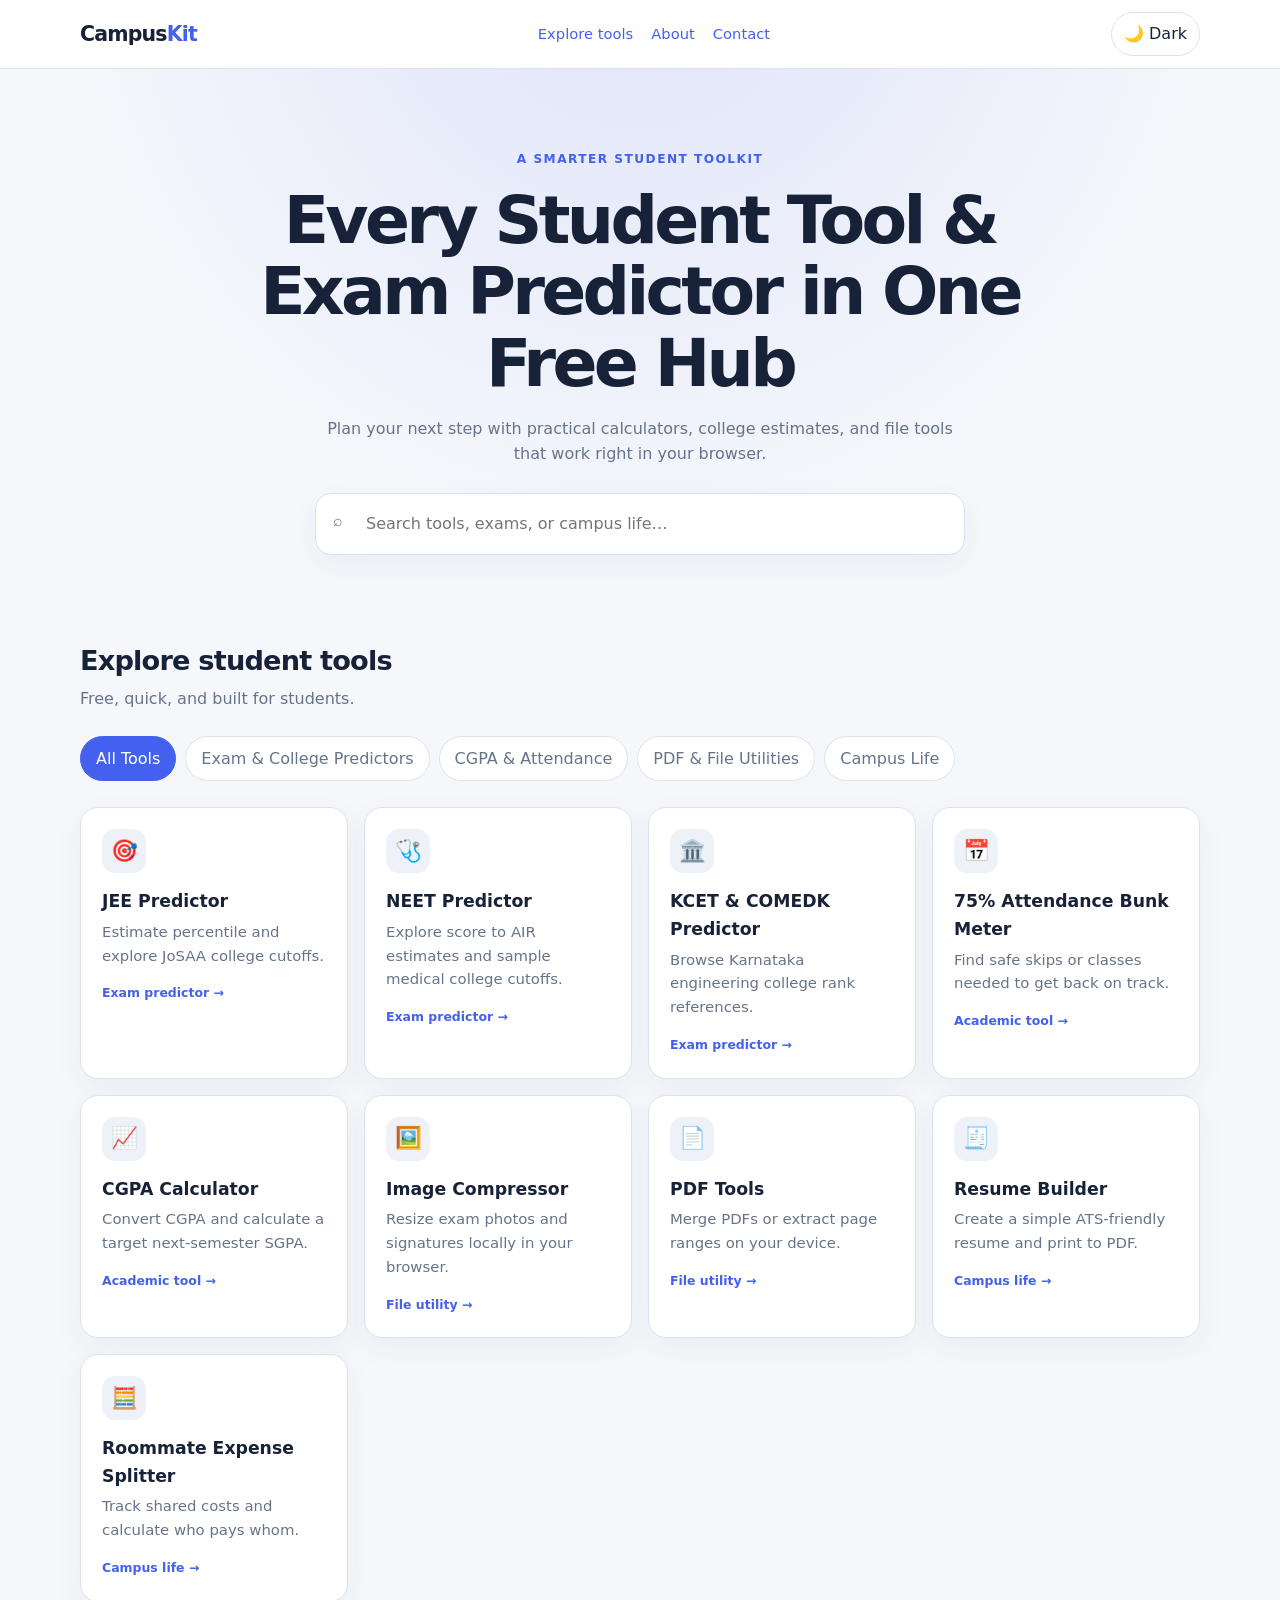
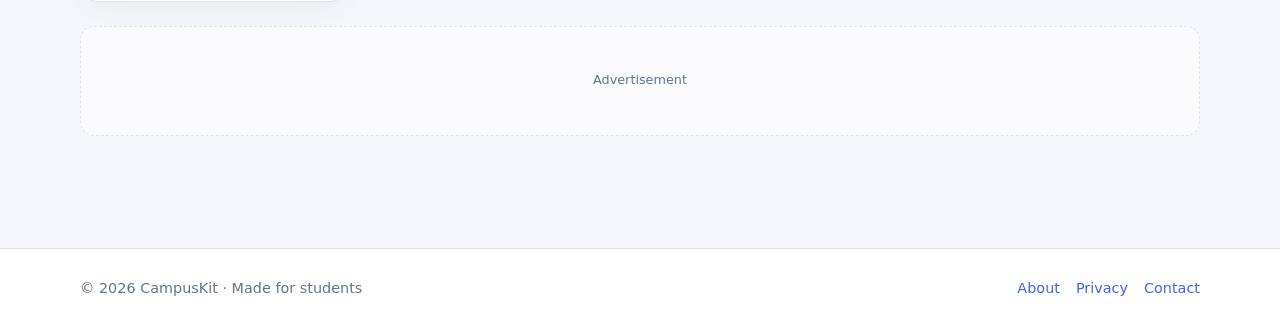
==== index.html @ 80b96882 "Initial CampusKit launch" ====
<!doctype html><html lang="en"><head><meta charset="utf-8"><meta name="viewport" content="width=device-width,initial-scale=1"><meta name="description" content="Free student tools for exam prediction, college admissions, attendance, CGPA, files and campus life."><meta name="theme-color" content="#4361ee"><title>CampusKit — Every Student Tool in One Free Hub</title><link rel="canonical" href="https://campuskit.live/"><link rel="stylesheet" href="css/style.css"><script defer src="js/main.js"></script></head><body><header class="site-header"><div class="container nav"><a class="brand" href="index.html">Campus<span>Kit</span></a><nav class="nav-links"><a href="#tools">Explore tools</a><a href="about.html">About</a><a href="contact.html">Contact</a></nav><div class="nav-actions"><button class="theme-toggle" data-theme-toggle aria-label="Toggle dark mode">🌙 Dark</button></div></div></header><main><section class="hero"><div class="container"><span class="eyebrow">A smarter student toolkit</span><h1>Every Student Tool &amp; Exam Predictor in One Free Hub</h1><p>Plan your next step with practical calculators, college estimates, and file tools that work right in your browser.</p><div class="search-wrap"><span class="search-icon">⌕</span><input id="tool-search" type="search" placeholder="Search tools, exams, or campus life…" aria-label="Search tools"></div></div></section><section class="section container" id="tools"><div class="section-heading"><div><h2>Explore student tools</h2><p>Free, quick, and built for students.</p></div></div><div class="filters" role="group" aria-label="Filter tools"><button class="filter-btn active" data-category-filter="all">All Tools</button><button class="filter-btn" data-category-filter="predictors">Exam &amp; College Predictors</button><button class="filter-btn" data-category-filter="academics">CGPA &amp; Attendance</button><button class="filter-btn" data-category-filter="files">PDF &amp; File Utilities</button><button class="filter-btn" data-category-filter="campus">Campus Life</button></div><div class="tool-grid">
<a class="tool-card" data-category="predictors" href="tools/jee-predictor.html"><div class="tool-icon">🎯</div><h3>JEE Predictor</h3><p>Estimate percentile and explore JoSAA college cutoffs.</p><span class="category-label">Exam predictor →</span></a>
<a class="tool-card" data-category="predictors" href="tools/neet-predictor.html"><div class="tool-icon">🩺</div><h3>NEET Predictor</h3><p>Explore score to AIR estimates and sample medical college cutoffs.</p><span class="category-label">Exam predictor →</span></a>
<a class="tool-card" data-category="predictors" href="tools/kcet-predictor.html"><div class="tool-icon">🏛️</div><h3>KCET &amp; COMEDK Predictor</h3><p>Browse Karnataka engineering college rank references.</p><span class="category-label">Exam predictor →</span></a>
<a class="tool-card" data-category="academics" href="tools/attendance.html"><div class="tool-icon">📅</div><h3>75% Attendance Bunk Meter</h3><p>Find safe skips or classes needed to get back on track.</p><span class="category-label">Academic tool →</span></a>
<a class="tool-card" data-category="academics" href="tools/cgpa-calculator.html"><div class="tool-icon">📈</div><h3>CGPA Calculator</h3><p>Convert CGPA and calculate a target next-semester SGPA.</p><span class="category-label">Academic tool →</span></a>
<a class="tool-card" data-category="files" href="tools/image-compressor.html"><div class="tool-icon">🖼️</div><h3>Image Compressor</h3><p>Resize exam photos and signatures locally in your browser.</p><span class="category-label">File utility →</span></a>
<a class="tool-card" data-category="files" href="tools/pdf-tools.html"><div class="tool-icon">📄</div><h3>PDF Tools</h3><p>Merge PDFs or extract page ranges on your device.</p><span class="category-label">File utility →</span></a>
<a class="tool-card" data-category="campus" href="tools/resume-builder.html"><div class="tool-icon">🧾</div><h3>Resume Builder</h3><p>Create a simple ATS-friendly resume and print to PDF.</p><span class="category-label">Campus life →</span></a>
<a class="tool-card" data-category="campus" href="tools/expense-splitter.html"><div class="tool-icon">🧮</div><h3>Roommate Expense Splitter</h3><p>Track shared costs and calculate who pays whom.</p><span class="category-label">Campus life →</span></a>
</div><div class="ad-slot" aria-label="Advertisement placeholder">Advertisement</div></section></main><footer class="site-footer"><div class="container footer-inner"><span>© <span data-year></span> CampusKit · Made for students</span><div class="footer-links"><a href="about.html">About</a><a href="privacy.html">Privacy</a><a href="contact.html">Contact</a></div></div></footer></body></html>
---- css/style.css ----
:root{color-scheme:light;--bg:#f5f7fb;--surface:#fff;--surface-2:#eef2f8;--text:#172238;--muted:#66738a;--line:#dce3ed;--brand:#4361ee;--brand-dark:#304bd0;--accent:#11a683;--shadow:0 10px 30px #1d35570d;--radius:18px}html[data-theme=dark]{color-scheme:dark;--bg:#0e1524;--surface:#172235;--surface-2:#202e43;--text:#edf3ff;--muted:#a9b6ca;--line:#304057;--brand:#8798ff;--brand-dark:#a8b4ff;--accent:#52d6b4;--shadow:0 10px 30px #0004}*{box-sizing:border-box}html{scroll-behavior:smooth}body{margin:0;background:var(--bg);color:var(--text);font:16px/1.6 Inter,ui-sans-serif,system-ui,-apple-system,"Segoe UI",sans-serif}a{color:var(--brand);text-decoration:none}a:hover{text-decoration:underline}button,input,select,textarea{font:inherit}button,.button{cursor:pointer}.container{width:min(1120px,calc(100% - 36px));margin:auto}.site-header{position:sticky;top:0;z-index:10;background:color-mix(in srgb,var(--surface) 92%,transparent);backdrop-filter:blur(14px);border-bottom:1px solid var(--line)}.nav{height:68px;display:flex;align-items:center;justify-content:space-between;gap:16px}.brand{font-size:1.28rem;font-weight:850;letter-spacing:-.04em;color:var(--text)}.brand span{color:var(--brand)}.nav-actions{display:flex;align-items:center;gap:14px}.nav-links{display:flex;gap:18px;font-size:.92rem}.theme-toggle,.menu-toggle{border:1px solid var(--line);border-radius:999px;background:var(--surface);color:var(--text);padding:8px 12px}.hero{padding:76px 0 46px;text-align:center;background:radial-gradient(ellipse at 50% -30%,#4361ee22,transparent 65%)}.eyebrow{color:var(--brand);font-weight:750;text-transform:uppercase;letter-spacing:.12em;font-size:.76rem}.hero h1{font-size:clamp(2.25rem,6vw,4.15rem);line-height:1.08;letter-spacing:-.055em;max-width:850px;margin:14px auto}.hero p{max-width:650px;color:var(--muted);margin:16px auto 26px}.search-wrap{max-width:650px;margin:auto;position:relative}.search-wrap input{width:100%;padding:17px 20px 17px 50px;border-radius:16px;border:1px solid var(--line);background:var(--surface);color:var(--text);box-shadow:var(--shadow)}.search-icon{position:absolute;left:18px;top:15px;color:var(--muted)}.section{padding:38px 0}.section-heading{display:flex;justify-content:space-between;align-items:end;gap:20px;margin-bottom:20px}.section-heading h2{margin:0;font-size:1.7rem;letter-spacing:-.03em}.section-heading p{margin:4px 0 0;color:var(--muted)}.filters{display:flex;gap:9px;overflow:auto;padding:4px 0 14px;margin-bottom:12px}.filter-btn{white-space:nowrap;border:1px solid var(--line);background:var(--surface);color:var(--muted);border-radius:999px;padding:9px 15px}.filter-btn.active{background:var(--brand);color:white;border-color:var(--brand)}.tool-grid{display:grid;grid-template-columns:repeat(auto-fit,minmax(min(100%,245px),1fr));gap:16px}.tool-card,.panel,.info-card{background:var(--surface);border:1px solid var(--line);border-radius:var(--radius);box-shadow:var(--shadow)}.tool-card{display:block;color:var(--text);padding:21px;transition:transform .18s,border-color .18s,box-shadow .18s}.tool-card:hover{transform:translateY(-4px);border-color:var(--brand);box-shadow:0 16px 36px #304bd01a;text-decoration:none}.tool-icon{width:44px;height:44px;border-radius:13px;display:grid;place-items:center;background:var(--surface-2);font-size:1.35rem}.tool-card h3{margin:15px 0 5px;font-size:1.08rem}.tool-card p{margin:0;color:var(--muted);font-size:.93rem}.category-label{display:inline-block;margin-top:15px;color:var(--brand);font-weight:700;font-size:.78rem}.ad-slot{min-height:110px;margin:24px auto;border:1px dashed var(--line);border-radius:14px;display:grid;place-items:center;color:var(--muted);font-size:.8rem;background:color-mix(in srgb,var(--surface) 55%,transparent)}.page-hero{padding:44px 0 16px}.breadcrumbs{color:var(--muted);font-size:.88rem}.page-hero h1{font-size:clamp(2rem,5vw,3rem);letter-spacing:-.05em;line-height:1.12;margin:14px 0 8px}.page-hero p{color:var(--muted);max-width:760px}.panel{padding:clamp(18px,3vw,28px);margin:18px 0}.panel h2,.panel h3{margin-top:0}.form-grid{display:grid;grid-template-columns:repeat(auto-fit,minmax(min(100%,210px),1fr));gap:16px}.field{display:flex;flex-direction:column;gap:6px}.field label{font-weight:650;font-size:.9rem}.field input,.field select,.field textarea{width:100%;border:1px solid var(--line);border-radius:11px;padding:11px 12px;background:var(--bg);color:var(--text);min-height:46px}.field textarea{min-height:100px;resize:vertical}.field input:focus,.field select:focus,.field textarea:focus,button:focus-visible,a:focus-visible{outline:3px solid color-mix(in srgb,var(--brand) 40%,transparent);outline-offset:2px}.button{display:inline-flex;align-items:center;justify-content:center;gap:8px;background:var(--brand);color:white;border:0;border-radius:11px;padding:11px 17px;font-weight:750;text-decoration:none}.button:hover{background:var(--brand-dark);text-decoration:none;color:white}.button.secondary{background:var(--surface-2);color:var(--text);border:1px solid var(--line)}.button-row{display:flex;gap:10px;flex-wrap:wrap;margin-top:16px}.result{margin-top:18px;padding:16px;border-radius:13px;background:color-mix(in srgb,var(--accent) 11%,var(--surface));border:1px solid color-mix(in srgb,var(--accent) 35%,var(--line));display:none}.result.show{display:block}.result strong{font-size:1.15rem}.result-list{display:grid;gap:10px;margin-top:14px}.result-item{padding:14px;border:1px solid var(--line);border-radius:12px;background:var(--surface)}.tabs{display:flex;gap:8px;flex-wrap:wrap;border-bottom:1px solid var(--line);margin-bottom:18px}.tab-btn{background:none;border:0;color:var(--muted);padding:11px 13px;border-bottom:2px solid transparent;font-weight:700}.tab-btn.active{color:var(--brand);border-color:var(--brand)}[hidden]{display:none!important}.notice{padding:14px 16px;background:var(--surface-2);border-radius:12px;color:var(--muted);font-size:.9rem}.faq{margin-top:38px}.faq details{border-bottom:1px solid var(--line);padding:14px 0}.faq summary{cursor:pointer;font-weight:700}.faq details p{color:var(--muted)}.site-footer{margin-top:50px;border-top:1px solid var(--line);background:var(--surface);padding:28px 0}.footer-inner{display:flex;justify-content:space-between;gap:20px;flex-wrap:wrap;color:var(--muted);font-size:.9rem}.footer-links{display:flex;gap:16px}.empty-state{color:var(--muted);padding:28px;text-align:center;grid-column:1/-1}.resume-preview{background:#fff;color:#182032;padding:30px;max-width:800px;margin:20px auto;border:1px solid #d8dee8;border-radius:8px;min-height:300px}.resume-preview h2{margin:0}.resume-preview h3{margin:18px 0 5px;border-bottom:1px solid #d8dee8}.resume-preview p{margin:4px 0}.expense-list{display:grid;gap:8px}.expense-row{display:flex;justify-content:space-between;gap:10px;padding:10px;border:1px solid var(--line);border-radius:10px}.small{font-size:.86rem;color:var(--muted)}@media(max-width:700px){.nav-links{display:none}.hero{padding-top:52px}.section-heading{display:block}.section-heading p{margin-top:6px}.container{width:min(100% - 28px,1120px)}.ad-slot{min-height:90px}.resume-preview{padding:20px}}
@media print{body *{visibility:hidden!important}#resume-preview,#resume-preview *{visibility:visible!important}#resume-preview{position:absolute;left:0;top:0;width:100%;max-width:none;min-height:0;margin:0;padding:0;border:0;border-radius:0;box-shadow:none}}
.stats-grid{display:grid;grid-template-columns:repeat(auto-fit,minmax(160px,1fr));gap:12px;margin:18px 0}.stat-card{background:var(--surface);border:1px solid var(--line);border-radius:14px;padding:15px;box-shadow:var(--shadow)}.stat-card span{display:block;color:var(--muted);font-size:.78rem;font-weight:700;text-transform:uppercase;letter-spacing:.05em}.stat-card strong{display:block;font-size:1.35rem;margin-top:4px;overflow-wrap:anywhere}.predictor-form{margin-top:18px}.choice-fieldset{border:1px solid var(--line);border-radius:12px;padding:14px;margin:18px 0 10px}.choice-fieldset legend{font-weight:750;padding:0 7px}.choice-chips{display:flex;gap:8px;flex-wrap:wrap}.choice-chips label,.inline-check{display:inline-flex;align-items:center;gap:7px;background:var(--surface-2);border:1px solid var(--line);border-radius:999px;padding:7px 11px;font-size:.88rem}.inline-check{margin:8px 0}.table-controls{display:flex;align-items:end;gap:12px;flex-wrap:wrap;margin:14px 0}.search-field,.sort-field{display:flex;flex-direction:column;gap:5px;color:var(--muted);font-size:.82rem;font-weight:700}.search-field{flex:1;min-width:min(100%,230px)}.search-field input,.sort-field select{min-height:42px;border:1px solid var(--line);background:var(--bg);color:var(--text);border-radius:9px;padding:8px 10px}.chance-filters{display:flex;gap:5px;flex-wrap:wrap}.chance-filters .filter-btn{padding:7px 10px;font-size:.84rem}.table-wrap{width:100%;overflow:auto;border:1px solid var(--line);border-radius:12px}.data-table{border-collapse:collapse;width:100%;min-width:900px;background:var(--surface);font-size:.9rem}.data-table th,.data-table td{text-align:left;padding:12px 11px;border-bottom:1px solid var(--line);vertical-align:top}.data-table th{background:var(--surface-2);position:sticky;top:0;z-index:1;color:var(--muted);font-size:.76rem;text-transform:uppercase;letter-spacing:.04em}.data-table tr:last-child td{border-bottom:0}.data-table td strong{display:block}.chance-badge{display:inline-block;border-radius:999px;padding:4px 9px;font-weight:800;font-size:.76rem;white-space:nowrap}.chance-safe{background:#11a68322;color:#087558}.chance-moderate{background:#e7a90024;color:#956400}.chance-ambitious{background:#ed745222;color:#b4452a}.chance-reference{background:var(--surface-2);color:var(--muted)}html[data-theme=dark] .chance-safe{color:#72e0bd}html[data-theme=dark] .chance-moderate{color:#ffd56e}html[data-theme=dark] .chance-ambitious{color:#ffa28b}.trend{font-size:.82rem;font-weight:750;white-space:nowrap}.trend-better{color:var(--accent)}.trend-worse{color:#dc7656}.trend-na{color:var(--muted)}.save-choice{background:transparent;border:1px solid var(--line);border-radius:9px;color:var(--text);padding:5px 8px}.save-choice.saved{color:#e3a900;border-color:#e3a900}.choice-drawer summary{cursor:pointer;font-weight:800;font-size:1.1rem}.choice-drawer summary span{float:right;color:var(--muted);font-size:.85rem;font-weight:600}.choice-item{display:grid;grid-template-columns:38px 1fr auto;align-items:center;gap:10px;padding:11px 2px;border-bottom:1px solid var(--line)}.choice-item:last-child{border-bottom:0}.choice-actions{display:flex;gap:5px}.choice-actions button{border:1px solid var(--line);border-radius:8px;background:var(--surface-2);color:var(--text);padding:5px 8px}.choice-index{color:var(--muted);font-weight:800}.data-source-note{margin:10px 0;color:var(--muted);font-size:.85rem}.campuskit-print-choices .site-header,.campuskit-print-choices main>*:not(#jee-choice-drawer):not(#neet-choice-drawer):not(#kcet-choice-drawer),.campuskit-print-choices .site-footer{display:none!important}.campuskit-print-choices .choice-drawer{display:block!important;position:absolute;inset:0;border:0;box-shadow:none}.campuskit-print-choices .choice-drawer summary,.campuskit-print-choices .choice-drawer .button-row{display:none}.campuskit-print-choices .choice-item{break-inside:avoid}@media(max-width:700px){.table-controls{align-items:stretch}.chance-filters{overflow:auto;flex-wrap:nowrap}.chance-filters .filter-btn{white-space:nowrap}.sort-field{width:100%}.stats-grid{grid-template-columns:repeat(2,minmax(0,1fr))}.choice-drawer summary span{float:none;display:block;margin-top:5px}.choice-item{grid-template-columns:28px 1fr auto;font-size:.9rem}}@media print{.campuskit-print-choices body{background:#fff;color:#111}.campuskit-print-choices .choice-drawer{color:#111}.campuskit-print-choices .choice-item{border-color:#bbb}}
@media print{body:not(.resume-page):not(.campuskit-print-choices) *{visibility:visible!important}.campuskit-print-choices *{visibility:visible!important}}
.predictor-2027-badge{display:inline-flex;align-items:center;justify-content:center;text-align:center;margin:14px auto 8px;padding:9px 15px;border:1px solid color-mix(in srgb,var(--brand) 35%,var(--line));border-radius:999px;background:color-mix(in srgb,var(--brand) 9%,var(--surface));color:var(--brand);font-weight:800;font-size:.88rem}.predictor-trust{display:flex;justify-content:center;gap:8px;flex-wrap:wrap;margin:8px auto 0}.predictor-trust span{padding:5px 10px;border:1px solid var(--line);border-radius:999px;color:var(--muted);font-size:.78rem;font-weight:650}.predictor-results{scroll-margin-top:84px}.college-cards{display:grid;gap:12px}.college-card{overflow:hidden;border:1px solid var(--line);border-radius:15px;background:var(--surface);box-shadow:var(--shadow)}.college-card-summary{display:flex;align-items:center;justify-content:space-between;gap:18px;padding:17px 19px;cursor:pointer;list-style:none;background:var(--surface-2)}.college-card-summary::-webkit-details-marker{display:none}.college-card-summary:after{content:"⌄";color:var(--brand);font-size:1.2rem;font-weight:800}.college-card[open]>.college-card-summary:after{content:"⌃"}.college-card-title{min-width:0;display:grid;gap:3px}.college-card-title strong{font-size:1.02rem}.college-card-title small{color:var(--muted)}.college-card-meta{display:flex;justify-content:flex-end;gap:8px;flex-wrap:wrap;color:var(--muted);font-size:.8rem;text-align:right}.college-card-meta span{padding:3px 8px;border:1px solid var(--line);border-radius:999px}.course-list{padding:0 16px}.course-row{display:grid;grid-template-columns:minmax(210px,1.5fr) minmax(100px,.45fr) minmax(190px,1fr) minmax(140px,.8fr) auto;align-items:center;gap:14px;padding:15px 3px;border-top:1px solid var(--line)}.course-main,.course-rank{display:grid;gap:4px}.course-main strong{line-height:1.35}.course-rank strong{font-size:1.05rem}.course-rank .small{font-size:.74rem}.course-probability{display:grid;gap:6px}.course-chance>div{display:flex;align-items:center;gap:7px;flex-wrap:wrap;font-size:.83rem}.course-chance>div>strong{font-size:1.02rem}.probability-track{display:block;height:8px;overflow:hidden;border-radius:999px;background:var(--surface-2)}.probability-fill{display:block;height:100%;border-radius:inherit}.probability-fill.chance-safe{background:#11a683}.probability-fill.chance-moderate{background:#e7a900}.probability-fill.chance-ambitious{background:#ed7452}.course-insights{display:grid;gap:3px;color:var(--muted);font-size:.78rem}.course-insights .trend{white-space:normal}.course-save{justify-self:end}.course-save .save-choice{white-space:nowrap;font-size:.78rem;font-weight:750}.save-choice{font-size:.84rem}@media(max-width:900px){.course-row{grid-template-columns:minmax(0,1.5fr) minmax(100px,.5fr) minmax(180px,1fr);align-items:start}.course-insights{grid-column:1/3;grid-row:2;display:flex;gap:10px;flex-wrap:wrap}.course-save{grid-column:3;grid-row:2;align-self:start}.college-card-summary{align-items:flex-start}}@media(max-width:600px){.predictor-2027-badge{border-radius:13px;font-size:.8rem}.college-card-summary{display:grid;gap:9px;padding:14px}.college-card-summary:after{position:absolute;right:26px}.college-card{position:relative}.college-card-meta{justify-content:flex-start;text-align:left}.course-list{padding:0 12px}.course-row{grid-template-columns:minmax(0,1fr) auto;gap:10px;padding:13px 0}.course-main{grid-column:1/3}.course-rank{grid-column:1;grid-row:2}.course-probability{grid-column:1/3;grid-row:3}.course-insights{grid-column:1/2;grid-row:4;display:grid}.course-save{grid-column:2;grid-row:4;align-self:center}.course-chance>div{gap:5px}}

.button:disabled{opacity:.55;cursor:not-allowed}.college-card-summary:after{top:14px}
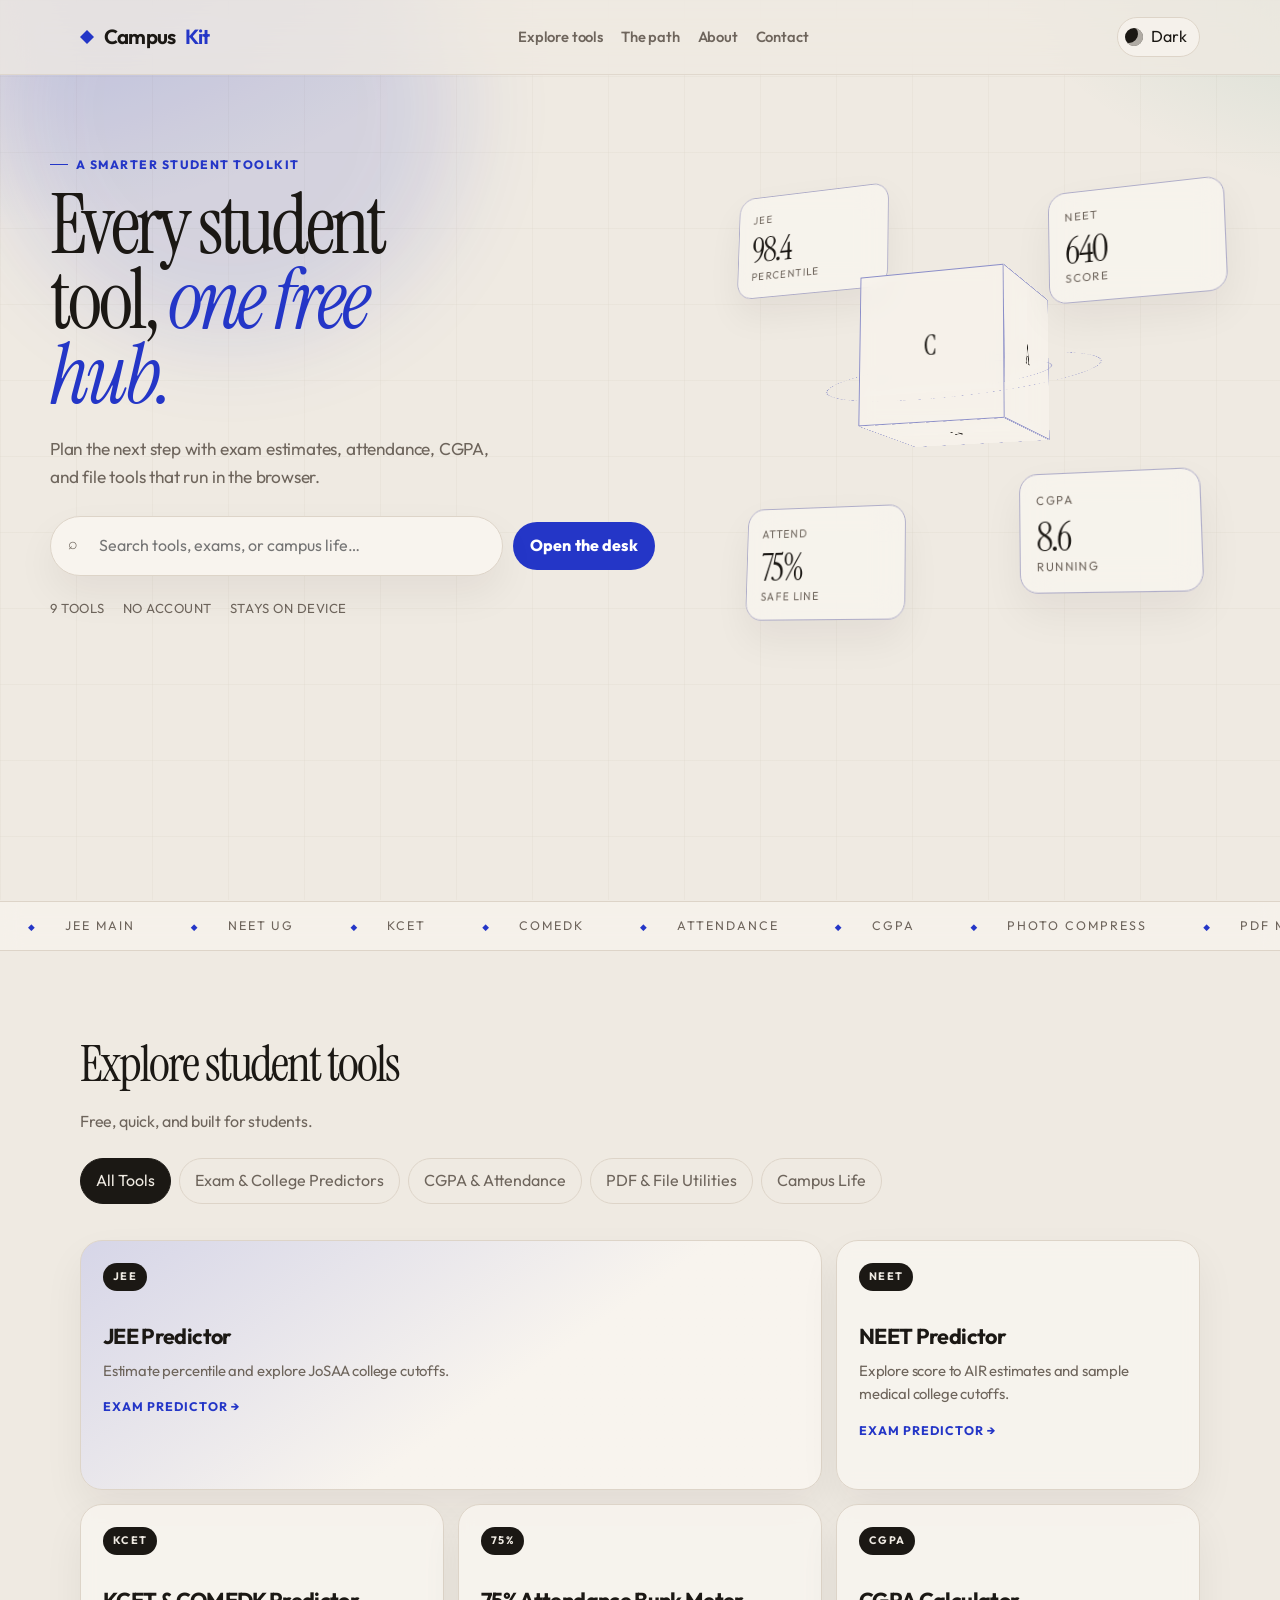
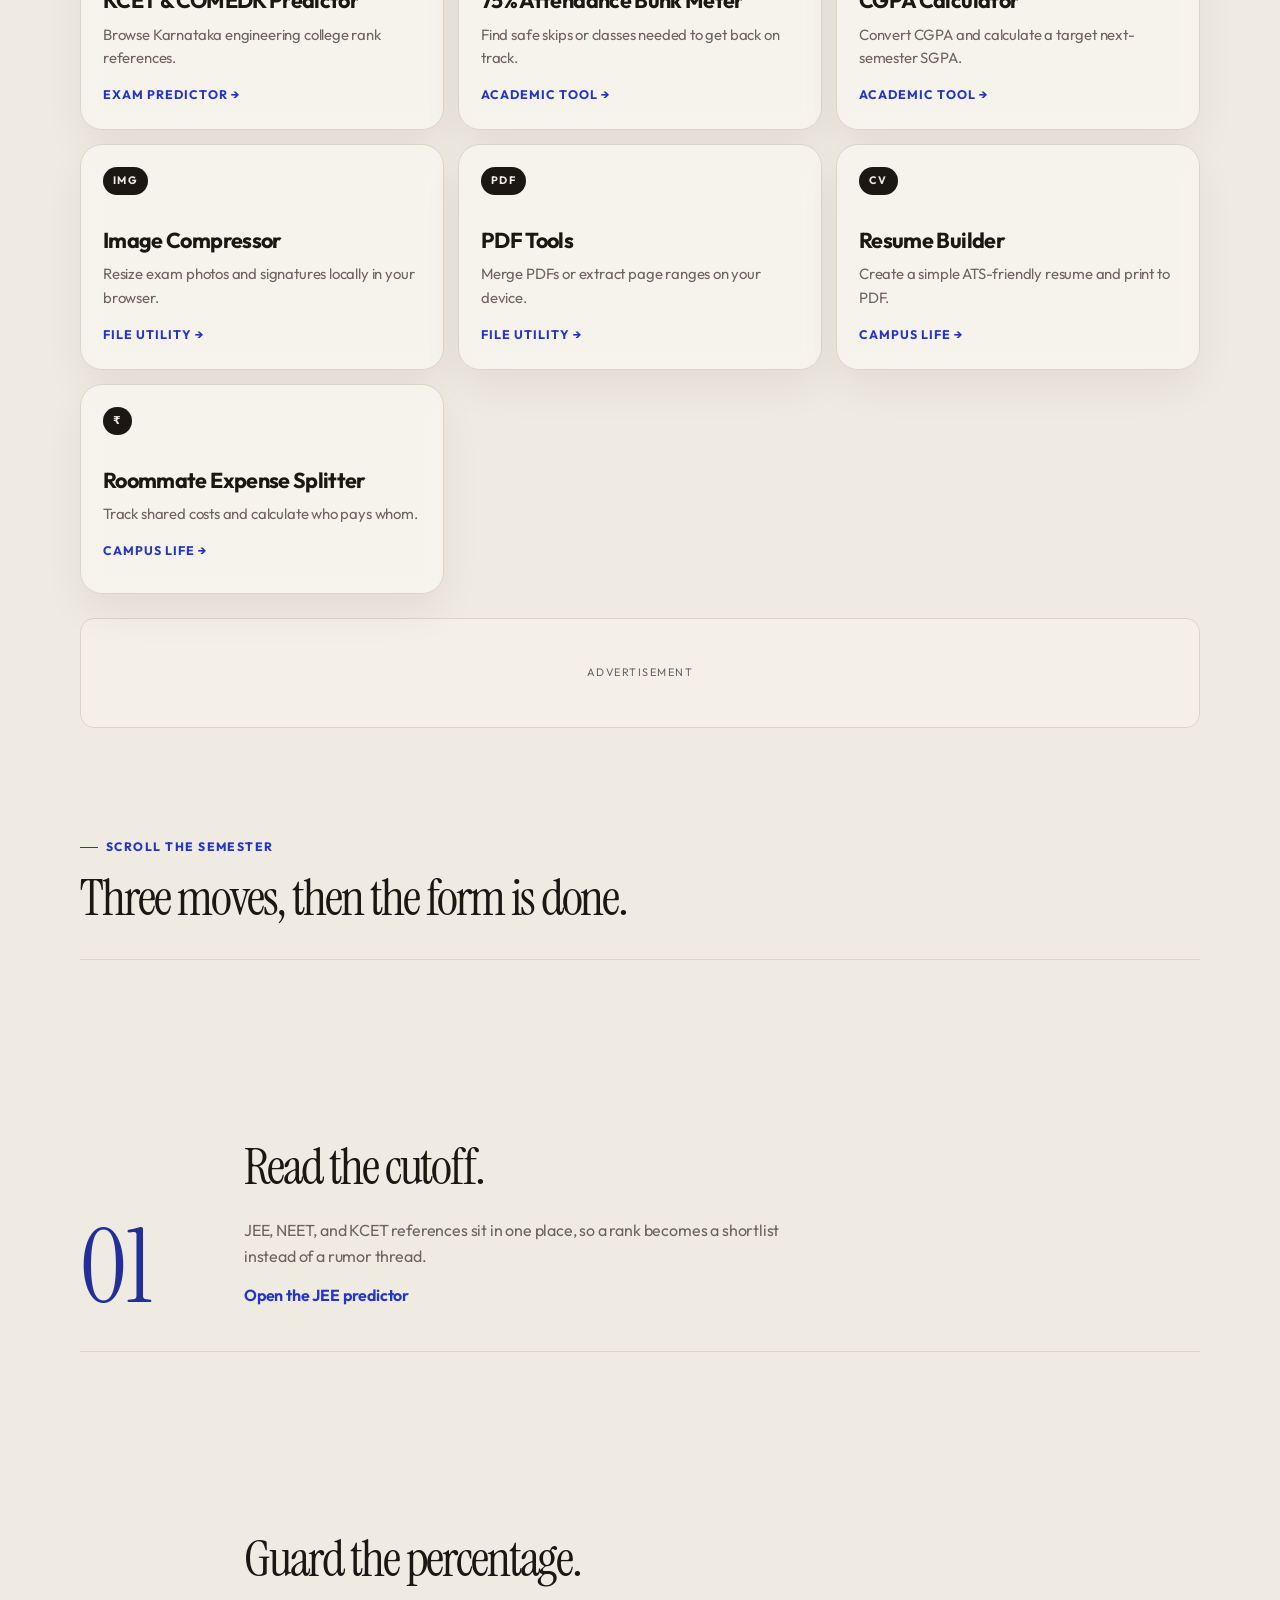
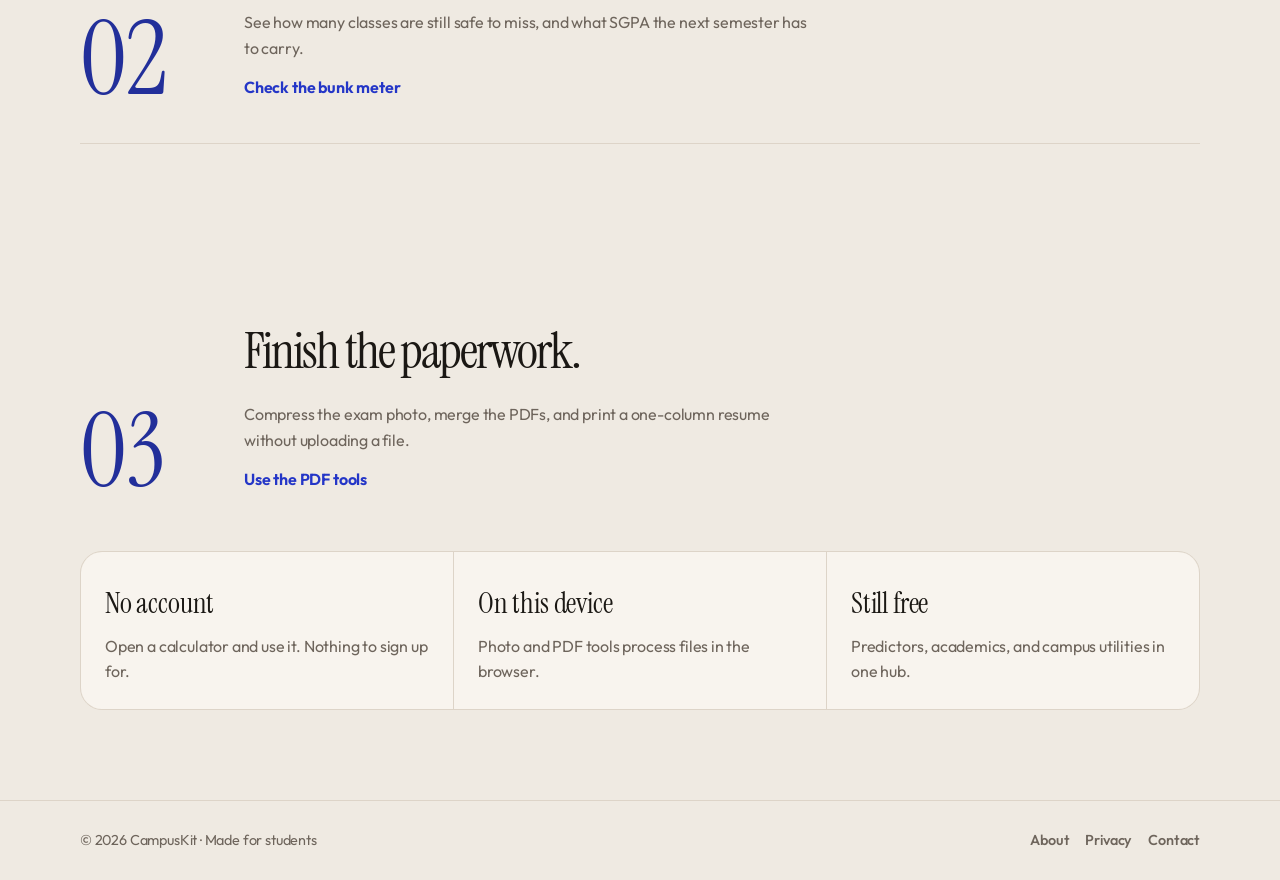
==== commit c081daee: "Updated UI" ====
--- a/index.html
+++ b/index.html
@@ -1,11 +1,173 @@
-<!doctype html><html lang="en"><head><meta charset="utf-8"><meta name="viewport" content="width=device-width,initial-scale=1"><meta name="description" content="Free student tools for exam prediction, college admissions, attendance, CGPA, files and campus life."><meta name="theme-color" content="#4361ee"><title>CampusKit — Every Student Tool in One Free Hub</title><link rel="canonical" href="https://campuskit.live/"><link rel="stylesheet" href="css/style.css"><script defer src="js/main.js"></script></head><body><header class="site-header"><div class="container nav"><a class="brand" href="index.html">Campus<span>Kit</span></a><nav class="nav-links"><a href="#tools">Explore tools</a><a href="about.html">About</a><a href="contact.html">Contact</a></nav><div class="nav-actions"><button class="theme-toggle" data-theme-toggle aria-label="Toggle dark mode">🌙 Dark</button></div></div></header><main><section class="hero"><div class="container"><span class="eyebrow">A smarter student toolkit</span><h1>Every Student Tool &amp; Exam Predictor in One Free Hub</h1><p>Plan your next step with practical calculators, college estimates, and file tools that work right in your browser.</p><div class="search-wrap"><span class="search-icon">⌕</span><input id="tool-search" type="search" placeholder="Search tools, exams, or campus life…" aria-label="Search tools"></div></div></section><section class="section container" id="tools"><div class="section-heading"><div><h2>Explore student tools</h2><p>Free, quick, and built for students.</p></div></div><div class="filters" role="group" aria-label="Filter tools"><button class="filter-btn active" data-category-filter="all">All Tools</button><button class="filter-btn" data-category-filter="predictors">Exam &amp; College Predictors</button><button class="filter-btn" data-category-filter="academics">CGPA &amp; Attendance</button><button class="filter-btn" data-category-filter="files">PDF &amp; File Utilities</button><button class="filter-btn" data-category-filter="campus">Campus Life</button></div><div class="tool-grid">
-<a class="tool-card" data-category="predictors" href="tools/jee-predictor.html"><div class="tool-icon">🎯</div><h3>JEE Predictor</h3><p>Estimate percentile and explore JoSAA college cutoffs.</p><span class="category-label">Exam predictor →</span></a>
-<a class="tool-card" data-category="predictors" href="tools/neet-predictor.html"><div class="tool-icon">🩺</div><h3>NEET Predictor</h3><p>Explore score to AIR estimates and sample medical college cutoffs.</p><span class="category-label">Exam predictor →</span></a>
-<a class="tool-card" data-category="predictors" href="tools/kcet-predictor.html"><div class="tool-icon">🏛️</div><h3>KCET &amp; COMEDK Predictor</h3><p>Browse Karnataka engineering college rank references.</p><span class="category-label">Exam predictor →</span></a>
-<a class="tool-card" data-category="academics" href="tools/attendance.html"><div class="tool-icon">📅</div><h3>75% Attendance Bunk Meter</h3><p>Find safe skips or classes needed to get back on track.</p><span class="category-label">Academic tool →</span></a>
-<a class="tool-card" data-category="academics" href="tools/cgpa-calculator.html"><div class="tool-icon">📈</div><h3>CGPA Calculator</h3><p>Convert CGPA and calculate a target next-semester SGPA.</p><span class="category-label">Academic tool →</span></a>
-<a class="tool-card" data-category="files" href="tools/image-compressor.html"><div class="tool-icon">🖼️</div><h3>Image Compressor</h3><p>Resize exam photos and signatures locally in your browser.</p><span class="category-label">File utility →</span></a>
-<a class="tool-card" data-category="files" href="tools/pdf-tools.html"><div class="tool-icon">📄</div><h3>PDF Tools</h3><p>Merge PDFs or extract page ranges on your device.</p><span class="category-label">File utility →</span></a>
-<a class="tool-card" data-category="campus" href="tools/resume-builder.html"><div class="tool-icon">🧾</div><h3>Resume Builder</h3><p>Create a simple ATS-friendly resume and print to PDF.</p><span class="category-label">Campus life →</span></a>
-<a class="tool-card" data-category="campus" href="tools/expense-splitter.html"><div class="tool-icon">🧮</div><h3>Roommate Expense Splitter</h3><p>Track shared costs and calculate who pays whom.</p><span class="category-label">Campus life →</span></a>
-</div><div class="ad-slot" aria-label="Advertisement placeholder">Advertisement</div></section></main><footer class="site-footer"><div class="container footer-inner"><span>© <span data-year></span> CampusKit · Made for students</span><div class="footer-links"><a href="about.html">About</a><a href="privacy.html">Privacy</a><a href="contact.html">Contact</a></div></div></footer></body></html>
+<!doctype html>
+<html lang="en">
+<head>
+  <meta charset="utf-8">
+  <meta name="viewport" content="width=device-width,initial-scale=1">
+  <meta name="description" content="Free student tools for exam prediction, college admissions, attendance, CGPA, files and campus life.">
+  <meta name="theme-color" content="#efeae2">
+  <title>CampusKit — Every Student Tool in One Free Hub</title>
+  <link rel="canonical" href="https://campuskit.live/">
+  <link rel="stylesheet" href="css/style.css">
+  <link rel="stylesheet" href="css/atmosphere.css">
+  <script defer src="js/main.js"></script>
+  <script async src="https://www.googletagmanager.com/gtm.js?id=GTM-5PMVJVWL"></script>
+  <script>
+    window.dataLayer = window.dataLayer || [];
+    function gtag(){dataLayer.push(arguments);}
+    gtag('js', new Date());
+  </script>
+</head>
+<body class="home">
+  <div class="pointer-glow" aria-hidden="true"></div>
+  <header class="site-header">
+    <div class="container nav">
+      <a class="brand" href="index.html">Campus<span>Kit</span></a>
+      <nav class="nav-links">
+        <a href="#tools">Explore tools</a>
+        <a href="#path">The path</a>
+        <a href="about.html">About</a>
+        <a href="contact.html">Contact</a>
+      </nav>
+      <div class="nav-actions">
+        <button class="theme-toggle" data-theme-toggle aria-label="Toggle dark mode">Dark</button>
+      </div>
+    </div>
+  </header>
+  <main>
+    <section class="hero">
+      <div class="hero-grid">
+        <div class="hero-copy">
+          <span class="eyebrow">A smarter student toolkit</span>
+          <h1>Every student tool, <em>one free hub.</em></h1>
+          <p class="hero-lead">Plan the next step with exam estimates, attendance, CGPA, and file tools that run in the browser.</p>
+          <div class="hero-actions">
+            <div class="search-wrap">
+              <span class="search-icon">⌕</span>
+              <input id="tool-search" type="search" placeholder="Search tools, exams, or campus life…" aria-label="Search tools">
+            </div>
+            <a class="button" href="#tools">Open the desk</a>
+          </div>
+          <ul class="hero-note">
+            <li>9 tools</li>
+            <li>No account</li>
+            <li>Stays on device</li>
+          </ul>
+        </div>
+        <div class="orbit" aria-hidden="true">
+          <div class="orbit-rig">
+            <div class="ring"></div>
+            <div class="ring inner"></div>
+            <article class="float-card c1"><span>JEE</span><strong>98.4</strong><em>percentile</em></article>
+            <article class="float-card c2"><span>NEET</span><strong>640</strong><em>score</em></article>
+            <article class="float-card c3"><span>Attend</span><strong>75%</strong><em>safe line</em></article>
+            <article class="float-card c4"><span>CGPA</span><strong>8.6</strong><em>running</em></article>
+            <div class="cube-slot">
+              <div class="cube">
+                <span class="face front">C</span>
+                <span class="face back">K</span>
+                <span class="face right">A</span>
+                <span class="face left">M</span>
+                <span class="face top">P</span>
+                <span class="face bottom">S</span>
+              </div>
+            </div>
+          </div>
+        </div>
+      </div>
+    </section>
+
+    <div class="ticker" aria-hidden="true">
+      <div class="ticker-track">
+        <span>JEE Main</span><span>NEET UG</span><span>KCET</span><span>COMEDK</span><span>Attendance</span><span>CGPA</span><span>Photo compress</span><span>PDF merge</span><span>Resume</span><span>Roommates</span>
+        <span>JEE Main</span><span>NEET UG</span><span>KCET</span><span>COMEDK</span><span>Attendance</span><span>CGPA</span><span>Photo compress</span><span>PDF merge</span><span>Resume</span><span>Roommates</span>
+      </div>
+    </div>
+
+    <section class="section container" id="tools">
+      <div class="section-heading">
+        <div>
+          <h2>Explore student tools</h2>
+          <p>Free, quick, and built for students.</p>
+        </div>
+      </div>
+      <div class="filters" role="group" aria-label="Filter tools">
+        <button class="filter-btn active" data-category-filter="all">All Tools</button>
+        <button class="filter-btn" data-category-filter="predictors">Exam &amp; College Predictors</button>
+        <button class="filter-btn" data-category-filter="academics">CGPA &amp; Attendance</button>
+        <button class="filter-btn" data-category-filter="files">PDF &amp; File Utilities</button>
+        <button class="filter-btn" data-category-filter="campus">Campus Life</button>
+      </div>
+      <div class="tool-grid">
+        <a class="tool-card feature" data-category="predictors" href="tools/jee-predictor.html"><div class="tool-icon">JEE</div><h3>JEE Predictor</h3><p>Estimate percentile and explore JoSAA college cutoffs.</p><span class="category-label">Exam predictor →</span></a>
+        <a class="tool-card" data-category="predictors" href="tools/neet-predictor.html"><div class="tool-icon">NEET</div><h3>NEET Predictor</h3><p>Explore score to AIR estimates and sample medical college cutoffs.</p><span class="category-label">Exam predictor →</span></a>
+        <a class="tool-card" data-category="predictors" href="tools/kcet-predictor.html"><div class="tool-icon">KCET</div><h3>KCET &amp; COMEDK Predictor</h3><p>Browse Karnataka engineering college rank references.</p><span class="category-label">Exam predictor →</span></a>
+        <a class="tool-card" data-category="academics" href="tools/attendance.html"><div class="tool-icon">75%</div><h3>75% Attendance Bunk Meter</h3><p>Find safe skips or classes needed to get back on track.</p><span class="category-label">Academic tool →</span></a>
+        <a class="tool-card" data-category="academics" href="tools/cgpa-calculator.html"><div class="tool-icon">CGPA</div><h3>CGPA Calculator</h3><p>Convert CGPA and calculate a target next-semester SGPA.</p><span class="category-label">Academic tool →</span></a>
+        <a class="tool-card" data-category="files" href="tools/image-compressor.html"><div class="tool-icon">IMG</div><h3>Image Compressor</h3><p>Resize exam photos and signatures locally in your browser.</p><span class="category-label">File utility →</span></a>
+        <a class="tool-card" data-category="files" href="tools/pdf-tools.html"><div class="tool-icon">PDF</div><h3>PDF Tools</h3><p>Merge PDFs or extract page ranges on your device.</p><span class="category-label">File utility →</span></a>
+        <a class="tool-card" data-category="campus" href="tools/resume-builder.html"><div class="tool-icon">CV</div><h3>Resume Builder</h3><p>Create a simple ATS-friendly resume and print to PDF.</p><span class="category-label">Campus life →</span></a>
+        <a class="tool-card" data-category="campus" href="tools/expense-splitter.html"><div class="tool-icon">₹</div><h3>Roommate Expense Splitter</h3><p>Track shared costs and calculate who pays whom.</p><span class="category-label">Campus life →</span></a>
+      </div>
+      <p id="tool-empty" class="empty-state" hidden>Nothing matches that search. Try an exam, a subject, or a file type.</p>
+      <div class="ad-slot" aria-label="Advertisement placeholder">Advertisement</div>
+    </section>
+
+    <section class="chapters" id="path">
+      <div class="container">
+        <div class="section-heading">
+          <div>
+            <span class="eyebrow">Scroll the semester</span>
+            <h2>Three moves, then the form is done.</h2>
+          </div>
+        </div>
+        <ol class="chapter-list">
+          <li class="chapter">
+            <span class="chapter-index">01</span>
+            <div>
+              <h3>Read the cutoff.</h3>
+              <p>JEE, NEET, and KCET references sit in one place, so a rank becomes a shortlist instead of a rumor thread.</p>
+              <a href="tools/jee-predictor.html">Open the JEE predictor</a>
+            </div>
+          </li>
+          <li class="chapter">
+            <span class="chapter-index">02</span>
+            <div>
+              <h3>Guard the percentage.</h3>
+              <p>See how many classes are still safe to miss, and what SGPA the next semester has to carry.</p>
+              <a href="tools/attendance.html">Check the bunk meter</a>
+            </div>
+          </li>
+          <li class="chapter">
+            <span class="chapter-index">03</span>
+            <div>
+              <h3>Finish the paperwork.</h3>
+              <p>Compress the exam photo, merge the PDFs, and print a one-column resume without uploading a file.</p>
+              <a href="tools/pdf-tools.html">Use the PDF tools</a>
+            </div>
+          </li>
+        </ol>
+      </div>
+    </section>
+
+    <section class="promises">
+      <div class="container">
+        <ul class="promise-row">
+          <li><strong>No account</strong><span>Open a calculator and use it. Nothing to sign up for.</span></li>
+          <li><strong>On this device</strong><span>Photo and PDF tools process files in the browser.</span></li>
+          <li><strong>Still free</strong><span>Predictors, academics, and campus utilities in one hub.</span></li>
+        </ul>
+      </div>
+    </section>
+  </main>
+  <footer class="site-footer">
+    <div class="container footer-inner">
+      <span>© <span data-year></span> CampusKit · Made for students</span>
+      <div class="footer-links">
+        <a href="about.html">About</a>
+        <a href="privacy.html">Privacy</a>
+        <a href="contact.html">Contact</a>
+      </div>
+    </div>
+  </footer>
+</body>
+</html>
--- a/css/style.css
+++ b/css/style.css
@@ -1,7 +1,15 @@
 :root{color-scheme:light;--bg:#f5f7fb;--surface:#fff;--surface-2:#eef2f8;--text:#172238;--muted:#66738a;--line:#dce3ed;--brand:#4361ee;--brand-dark:#304bd0;--accent:#11a683;--shadow:0 10px 30px #1d35570d;--radius:18px}html[data-theme=dark]{color-scheme:dark;--bg:#0e1524;--surface:#172235;--surface-2:#202e43;--text:#edf3ff;--muted:#a9b6ca;--line:#304057;--brand:#8798ff;--brand-dark:#a8b4ff;--accent:#52d6b4;--shadow:0 10px 30px #0004}*{box-sizing:border-box}html{scroll-behavior:smooth}body{margin:0;background:var(--bg);color:var(--text);font:16px/1.6 Inter,ui-sans-serif,system-ui,-apple-system,"Segoe UI",sans-serif}a{color:var(--brand);text-decoration:none}a:hover{text-decoration:underline}button,input,select,textarea{font:inherit}button,.button{cursor:pointer}.container{width:min(1120px,calc(100% - 36px));margin:auto}.site-header{position:sticky;top:0;z-index:10;background:color-mix(in srgb,var(--surface) 92%,transparent);backdrop-filter:blur(14px);border-bottom:1px solid var(--line)}.nav{height:68px;display:flex;align-items:center;justify-content:space-between;gap:16px}.brand{font-size:1.28rem;font-weight:850;letter-spacing:-.04em;color:var(--text)}.brand span{color:var(--brand)}.nav-actions{display:flex;align-items:center;gap:14px}.nav-links{display:flex;gap:18px;font-size:.92rem}.theme-toggle,.menu-toggle{border:1px solid var(--line);border-radius:999px;background:var(--surface);color:var(--text);padding:8px 12px}.hero{padding:76px 0 46px;text-align:center;background:radial-gradient(ellipse at 50% -30%,#4361ee22,transparent 65%)}.eyebrow{color:var(--brand);font-weight:750;text-transform:uppercase;letter-spacing:.12em;font-size:.76rem}.hero h1{font-size:clamp(2.25rem,6vw,4.15rem);line-height:1.08;letter-spacing:-.055em;max-width:850px;margin:14px auto}.hero p{max-width:650px;color:var(--muted);margin:16px auto 26px}.search-wrap{max-width:650px;margin:auto;position:relative}.search-wrap input{width:100%;padding:17px 20px 17px 50px;border-radius:16px;border:1px solid var(--line);background:var(--surface);color:var(--text);box-shadow:var(--shadow)}.search-icon{position:absolute;left:18px;top:15px;color:var(--muted)}.section{padding:38px 0}.section-heading{display:flex;justify-content:space-between;align-items:end;gap:20px;margin-bottom:20px}.section-heading h2{margin:0;font-size:1.7rem;letter-spacing:-.03em}.section-heading p{margin:4px 0 0;color:var(--muted)}.filters{display:flex;gap:9px;overflow:auto;padding:4px 0 14px;margin-bottom:12px}.filter-btn{white-space:nowrap;border:1px solid var(--line);background:var(--surface);color:var(--muted);border-radius:999px;padding:9px 15px}.filter-btn.active{background:var(--brand);color:white;border-color:var(--brand)}.tool-grid{display:grid;grid-template-columns:repeat(auto-fit,minmax(min(100%,245px),1fr));gap:16px}.tool-card,.panel,.info-card{background:var(--surface);border:1px solid var(--line);border-radius:var(--radius);box-shadow:var(--shadow)}.tool-card{display:block;color:var(--text);padding:21px;transition:transform .18s,border-color .18s,box-shadow .18s}.tool-card:hover{transform:translateY(-4px);border-color:var(--brand);box-shadow:0 16px 36px #304bd01a;text-decoration:none}.tool-icon{width:44px;height:44px;border-radius:13px;display:grid;place-items:center;background:var(--surface-2);font-size:1.35rem}.tool-card h3{margin:15px 0 5px;font-size:1.08rem}.tool-card p{margin:0;color:var(--muted);font-size:.93rem}.category-label{display:inline-block;margin-top:15px;color:var(--brand);font-weight:700;font-size:.78rem}.ad-slot{min-height:110px;margin:24px auto;border:1px dashed var(--line);border-radius:14px;display:grid;place-items:center;color:var(--muted);font-size:.8rem;background:color-mix(in srgb,var(--surface) 55%,transparent)}.page-hero{padding:44px 0 16px}.breadcrumbs{color:var(--muted);font-size:.88rem}.page-hero h1{font-size:clamp(2rem,5vw,3rem);letter-spacing:-.05em;line-height:1.12;margin:14px 0 8px}.page-hero p{color:var(--muted);max-width:760px}.panel{padding:clamp(18px,3vw,28px);margin:18px 0}.panel h2,.panel h3{margin-top:0}.form-grid{display:grid;grid-template-columns:repeat(auto-fit,minmax(min(100%,210px),1fr));gap:16px}.field{display:flex;flex-direction:column;gap:6px}.field label{font-weight:650;font-size:.9rem}.field input,.field select,.field textarea{width:100%;border:1px solid var(--line);border-radius:11px;padding:11px 12px;background:var(--bg);color:var(--text);min-height:46px}.field textarea{min-height:100px;resize:vertical}.field input:focus,.field select:focus,.field textarea:focus,button:focus-visible,a:focus-visible{outline:3px solid color-mix(in srgb,var(--brand) 40%,transparent);outline-offset:2px}.button{display:inline-flex;align-items:center;justify-content:center;gap:8px;background:var(--brand);color:white;border:0;border-radius:11px;padding:11px 17px;font-weight:750;text-decoration:none}.button:hover{background:var(--brand-dark);text-decoration:none;color:white}.button.secondary{background:var(--surface-2);color:var(--text);border:1px solid var(--line)}.button-row{display:flex;gap:10px;flex-wrap:wrap;margin-top:16px}.result{margin-top:18px;padding:16px;border-radius:13px;background:color-mix(in srgb,var(--accent) 11%,var(--surface));border:1px solid color-mix(in srgb,var(--accent) 35%,var(--line));display:none}.result.show{display:block}.result strong{font-size:1.15rem}.result-list{display:grid;gap:10px;margin-top:14px}.result-item{padding:14px;border:1px solid var(--line);border-radius:12px;background:var(--surface)}.tabs{display:flex;gap:8px;flex-wrap:wrap;border-bottom:1px solid var(--line);margin-bottom:18px}.tab-btn{background:none;border:0;color:var(--muted);padding:11px 13px;border-bottom:2px solid transparent;font-weight:700}.tab-btn.active{color:var(--brand);border-color:var(--brand)}[hidden]{display:none!important}.notice{padding:14px 16px;background:var(--surface-2);border-radius:12px;color:var(--muted);font-size:.9rem}.faq{margin-top:38px}.faq details{border-bottom:1px solid var(--line);padding:14px 0}.faq summary{cursor:pointer;font-weight:700}.faq details p{color:var(--muted)}.site-footer{margin-top:50px;border-top:1px solid var(--line);background:var(--surface);padding:28px 0}.footer-inner{display:flex;justify-content:space-between;gap:20px;flex-wrap:wrap;color:var(--muted);font-size:.9rem}.footer-links{display:flex;gap:16px}.empty-state{color:var(--muted);padding:28px;text-align:center;grid-column:1/-1}.resume-preview{background:#fff;color:#182032;padding:30px;max-width:800px;margin:20px auto;border:1px solid #d8dee8;border-radius:8px;min-height:300px}.resume-preview h2{margin:0}.resume-preview h3{margin:18px 0 5px;border-bottom:1px solid #d8dee8}.resume-preview p{margin:4px 0}.expense-list{display:grid;gap:8px}.expense-row{display:flex;justify-content:space-between;gap:10px;padding:10px;border:1px solid var(--line);border-radius:10px}.small{font-size:.86rem;color:var(--muted)}@media(max-width:700px){.nav-links{display:none}.hero{padding-top:52px}.section-heading{display:block}.section-heading p{margin-top:6px}.container{width:min(100% - 28px,1120px)}.ad-slot{min-height:90px}.resume-preview{padding:20px}}
 @media print{body *{visibility:hidden!important}#resume-preview,#resume-preview *{visibility:visible!important}#resume-preview{position:absolute;left:0;top:0;width:100%;max-width:none;min-height:0;margin:0;padding:0;border:0;border-radius:0;box-shadow:none}}
-.stats-grid{display:grid;grid-template-columns:repeat(auto-fit,minmax(160px,1fr));gap:12px;margin:18px 0}.stat-card{background:var(--surface);border:1px solid var(--line);border-radius:14px;padding:15px;box-shadow:var(--shadow)}.stat-card span{display:block;color:var(--muted);font-size:.78rem;font-weight:700;text-transform:uppercase;letter-spacing:.05em}.stat-card strong{display:block;font-size:1.35rem;margin-top:4px;overflow-wrap:anywhere}.predictor-form{margin-top:18px}.choice-fieldset{border:1px solid var(--line);border-radius:12px;padding:14px;margin:18px 0 10px}.choice-fieldset legend{font-weight:750;padding:0 7px}.choice-chips{display:flex;gap:8px;flex-wrap:wrap}.choice-chips label,.inline-check{display:inline-flex;align-items:center;gap:7px;background:var(--surface-2);border:1px solid var(--line);border-radius:999px;padding:7px 11px;font-size:.88rem}.inline-check{margin:8px 0}.table-controls{display:flex;align-items:end;gap:12px;flex-wrap:wrap;margin:14px 0}.search-field,.sort-field{display:flex;flex-direction:column;gap:5px;color:var(--muted);font-size:.82rem;font-weight:700}.search-field{flex:1;min-width:min(100%,230px)}.search-field input,.sort-field select{min-height:42px;border:1px solid var(--line);background:var(--bg);color:var(--text);border-radius:9px;padding:8px 10px}.chance-filters{display:flex;gap:5px;flex-wrap:wrap}.chance-filters .filter-btn{padding:7px 10px;font-size:.84rem}.table-wrap{width:100%;overflow:auto;border:1px solid var(--line);border-radius:12px}.data-table{border-collapse:collapse;width:100%;min-width:900px;background:var(--surface);font-size:.9rem}.data-table th,.data-table td{text-align:left;padding:12px 11px;border-bottom:1px solid var(--line);vertical-align:top}.data-table th{background:var(--surface-2);position:sticky;top:0;z-index:1;color:var(--muted);font-size:.76rem;text-transform:uppercase;letter-spacing:.04em}.data-table tr:last-child td{border-bottom:0}.data-table td strong{display:block}.chance-badge{display:inline-block;border-radius:999px;padding:4px 9px;font-weight:800;font-size:.76rem;white-space:nowrap}.chance-safe{background:#11a68322;color:#087558}.chance-moderate{background:#e7a90024;color:#956400}.chance-ambitious{background:#ed745222;color:#b4452a}.chance-reference{background:var(--surface-2);color:var(--muted)}html[data-theme=dark] .chance-safe{color:#72e0bd}html[data-theme=dark] .chance-moderate{color:#ffd56e}html[data-theme=dark] .chance-ambitious{color:#ffa28b}.trend{font-size:.82rem;font-weight:750;white-space:nowrap}.trend-better{color:var(--accent)}.trend-worse{color:#dc7656}.trend-na{color:var(--muted)}.save-choice{background:transparent;border:1px solid var(--line);border-radius:9px;color:var(--text);padding:5px 8px}.save-choice.saved{color:#e3a900;border-color:#e3a900}.choice-drawer summary{cursor:pointer;font-weight:800;font-size:1.1rem}.choice-drawer summary span{float:right;color:var(--muted);font-size:.85rem;font-weight:600}.choice-item{display:grid;grid-template-columns:38px 1fr auto;align-items:center;gap:10px;padding:11px 2px;border-bottom:1px solid var(--line)}.choice-item:last-child{border-bottom:0}.choice-actions{display:flex;gap:5px}.choice-actions button{border:1px solid var(--line);border-radius:8px;background:var(--surface-2);color:var(--text);padding:5px 8px}.choice-index{color:var(--muted);font-weight:800}.data-source-note{margin:10px 0;color:var(--muted);font-size:.85rem}.campuskit-print-choices .site-header,.campuskit-print-choices main>*:not(#jee-choice-drawer):not(#neet-choice-drawer):not(#kcet-choice-drawer),.campuskit-print-choices .site-footer{display:none!important}.campuskit-print-choices .choice-drawer{display:block!important;position:absolute;inset:0;border:0;box-shadow:none}.campuskit-print-choices .choice-drawer summary,.campuskit-print-choices .choice-drawer .button-row{display:none}.campuskit-print-choices .choice-item{break-inside:avoid}@media(max-width:700px){.table-controls{align-items:stretch}.chance-filters{overflow:auto;flex-wrap:nowrap}.chance-filters .filter-btn{white-space:nowrap}.sort-field{width:100%}.stats-grid{grid-template-columns:repeat(2,minmax(0,1fr))}.choice-drawer summary span{float:none;display:block;margin-top:5px}.choice-item{grid-template-columns:28px 1fr auto;font-size:.9rem}}@media print{.campuskit-print-choices body{background:#fff;color:#111}.campuskit-print-choices .choice-drawer{color:#111}.campuskit-print-choices .choice-item{border-color:#bbb}}
+.stats-grid{display:grid;grid-template-columns:repeat(auto-fit,minmax(160px,1fr));gap:12px;margin:18px 0}.stat-card{background:var(--surface);border:1px solid var(--line);border-radius:14px;padding:15px;box-shadow:var(--shadow)}.stat-card span{display:block;color:var(--muted);font-size:.78rem;font-weight:700;text-transform:uppercase;letter-spacing:.05em}.stat-card strong{display:block;font-size:1.35rem;margin-top:4px;overflow-wrap:anywhere}.predictor-form{margin-top:18px}.choice-fieldset{border:1px solid var(--line);border-radius:12px;padding:14px;margin:18px 0 10px}.choice-fieldset legend{font-weight:750;padding:0 7px}.choice-chips{display:flex;gap:8px;flex-wrap:wrap}.choice-chips label,.inline-check{display:inline-flex;align-items:center;gap:7px;background:var(--surface-2);border:1px solid var(--line);border-radius:999px;padding:7px 11px;font-size:.88rem}.inline-check{margin:8px 0}.table-controls{display:flex;align-items:end;gap:12px;flex-wrap:wrap;margin:14px 0}.search-field{display:flex;flex-direction:column;gap:5px;color:var(--muted);font-size:.82rem;font-weight:700}.search-field{flex:1;min-width:min(100%,230px)}.search-field input{min-height:42px;border:1px solid var(--line);background:var(--bg);color:var(--text);border-radius:9px;padding:8px 10px}.chance-filters{display:flex;gap:5px;flex-wrap:wrap}.chance-filters .filter-btn{padding:7px 10px;font-size:.84rem}.table-wrap{width:100%;overflow:auto;border:1px solid var(--line);border-radius:12px}.data-table{border-collapse:collapse;width:100%;min-width:900px;background:var(--surface);font-size:.9rem}.data-table th,.data-table td{text-align:left;padding:12px 11px;border-bottom:1px solid var(--line);vertical-align:top}.data-table th{background:var(--surface-2);position:sticky;top:0;z-index:1;color:var(--muted);font-size:.76rem;text-transform:uppercase;letter-spacing:.04em}.data-table tr:last-child td{border-bottom:0}.data-table td strong{display:block}.chance-badge{display:inline-block;border-radius:999px;padding:4px 9px;font-weight:800;font-size:.76rem;white-space:nowrap}.chance-safe{background:#11a68322;color:#087558}.chance-moderate{background:#e7a90024;color:#956400}.chance-ambitious{background:#ed745222;color:#b4452a}.chance-reference{background:var(--surface-2);color:var(--muted)}html[data-theme=dark] .chance-safe{color:#72e0bd}html[data-theme=dark] .chance-moderate{color:#ffd56e}html[data-theme=dark] .chance-ambitious{color:#ffa28b}.trend{font-size:.82rem;font-weight:750;white-space:nowrap}.trend-better{color:var(--accent)}.trend-worse{color:#dc7656}.trend-na{color:var(--muted)}.save-choice{background:transparent;border:1px solid var(--line);border-radius:9px;color:var(--text);padding:5px 8px}.save-choice.saved{color:#e3a900;border-color:#e3a900}.choice-drawer summary{cursor:pointer;font-weight:800;font-size:1.1rem}.choice-drawer summary span{float:right;color:var(--muted);font-size:.85rem;font-weight:600}.choice-item{display:grid;grid-template-columns:38px 1fr auto;align-items:center;gap:10px;padding:11px 2px;border-bottom:1px solid var(--line)}.choice-item:last-child{border-bottom:0}.choice-actions{display:flex;gap:5px}.choice-actions button{border:1px solid var(--line);border-radius:8px;background:var(--surface-2);color:var(--text);padding:5px 8px}.choice-index{color:var(--muted);font-weight:800}.data-source-note{margin:10px 0;color:var(--muted);font-size:.85rem}.campuskit-print-choices .site-header,.campuskit-print-choices main>*:not(#jee-choice-drawer):not(#neet-choice-drawer):not(#kcet-choice-drawer),.campuskit-print-choices .site-footer{display:none!important}.campuskit-print-choices .choice-drawer{display:block!important;position:absolute;inset:0;border:0;box-shadow:none}.campuskit-print-choices .choice-drawer summary,.campuskit-print-choices .choice-drawer .button-row{display:none}.campuskit-print-choices .choice-item{break-inside:avoid}@media(max-width:700px){.table-controls{align-items:stretch}.chance-filters{overflow:auto;flex-wrap:nowrap}.chance-filters .filter-btn{white-space:nowrap}.stats-grid{grid-template-columns:repeat(2,minmax(0,1fr))}.choice-drawer summary span{float:none;display:block;margin-top:5px}.choice-item{grid-template-columns:28px 1fr auto;font-size:.9rem}}@media print{.campuskit-print-choices body{background:#fff;color:#111}.campuskit-print-choices .choice-drawer{color:#111}.campuskit-print-choices .choice-item{border-color:#bbb}}
 @media print{body:not(.resume-page):not(.campuskit-print-choices) *{visibility:visible!important}.campuskit-print-choices *{visibility:visible!important}}
 .predictor-2027-badge{display:inline-flex;align-items:center;justify-content:center;text-align:center;margin:14px auto 8px;padding:9px 15px;border:1px solid color-mix(in srgb,var(--brand) 35%,var(--line));border-radius:999px;background:color-mix(in srgb,var(--brand) 9%,var(--surface));color:var(--brand);font-weight:800;font-size:.88rem}.predictor-trust{display:flex;justify-content:center;gap:8px;flex-wrap:wrap;margin:8px auto 0}.predictor-trust span{padding:5px 10px;border:1px solid var(--line);border-radius:999px;color:var(--muted);font-size:.78rem;font-weight:650}.predictor-results{scroll-margin-top:84px}.college-cards{display:grid;gap:12px}.college-card{overflow:hidden;border:1px solid var(--line);border-radius:15px;background:var(--surface);box-shadow:var(--shadow)}.college-card-summary{display:flex;align-items:center;justify-content:space-between;gap:18px;padding:17px 19px;cursor:pointer;list-style:none;background:var(--surface-2)}.college-card-summary::-webkit-details-marker{display:none}.college-card-summary:after{content:"⌄";color:var(--brand);font-size:1.2rem;font-weight:800}.college-card[open]>.college-card-summary:after{content:"⌃"}.college-card-title{min-width:0;display:grid;gap:3px}.college-card-title strong{font-size:1.02rem}.college-card-title small{color:var(--muted)}.college-card-meta{display:flex;justify-content:flex-end;gap:8px;flex-wrap:wrap;color:var(--muted);font-size:.8rem;text-align:right}.college-card-meta span{padding:3px 8px;border:1px solid var(--line);border-radius:999px}.course-list{padding:0 16px}.course-row{display:grid;grid-template-columns:minmax(210px,1.5fr) minmax(100px,.45fr) minmax(190px,1fr) minmax(140px,.8fr) auto;align-items:center;gap:14px;padding:15px 3px;border-top:1px solid var(--line)}.course-main,.course-rank{display:grid;gap:4px}.course-main strong{line-height:1.35}.course-rank strong{font-size:1.05rem}.course-rank .small{font-size:.74rem}.course-probability{display:grid;gap:6px}.course-chance>div{display:flex;align-items:center;gap:7px;flex-wrap:wrap;font-size:.83rem}.course-chance>div>strong{font-size:1.02rem}.probability-track{display:block;height:8px;overflow:hidden;border-radius:999px;background:var(--surface-2)}.probability-fill{display:block;height:100%;border-radius:inherit}.probability-fill.chance-safe{background:#11a683}.probability-fill.chance-moderate{background:#e7a900}.probability-fill.chance-ambitious{background:#ed7452}.course-insights{display:grid;gap:3px;color:var(--muted);font-size:.78rem}.course-insights .trend{white-space:normal}.course-save{justify-self:end}.course-save .save-choice{white-space:nowrap;font-size:.78rem;font-weight:750}.save-choice{font-size:.84rem}@media(max-width:900px){.course-row{grid-template-columns:minmax(0,1.5fr) minmax(100px,.5fr) minmax(180px,1fr);align-items:start}.course-insights{grid-column:1/3;grid-row:2;display:flex;gap:10px;flex-wrap:wrap}.course-save{grid-column:3;grid-row:2;align-self:start}.college-card-summary{align-items:flex-start}}@media(max-width:600px){.predictor-2027-badge{border-radius:13px;font-size:.8rem}.college-card-summary{display:grid;gap:9px;padding:14px}.college-card-summary:after{position:absolute;right:26px}.college-card{position:relative}.college-card-meta{justify-content:flex-start;text-align:left}.course-list{padding:0 12px}.course-row{grid-template-columns:minmax(0,1fr) auto;gap:10px;padding:13px 0}.course-main{grid-column:1/3}.course-rank{grid-column:1;grid-row:2}.course-probability{grid-column:1/3;grid-row:3}.course-insights{grid-column:1/2;grid-row:4;display:grid}.course-save{grid-column:2;grid-row:4;align-self:center}.course-chance>div{gap:5px}}
 
 .button:disabled{opacity:.55;cursor:not-allowed}.college-card-summary:after{top:14px}
+.neet-college-summary{display:flex;flex-wrap:wrap;align-items:flex-start;gap:6px;margin-top:8px;text-align:left}.neet-college-metric{display:flex;align-items:center;gap:5px;flex-wrap:wrap;padding:5px 8px;border:1px solid var(--line);border-radius:9px;background:var(--surface);color:var(--muted);font-size:.76rem;line-height:1.35}.neet-college-metric>strong{color:var(--text);font-size:.75rem}.neet-fee-options{display:flex;flex-wrap:wrap;gap:4px}.neet-fee-options>span{display:inline-flex;align-items:center;gap:3px;padding:2px 6px;border-radius:999px;background:var(--surface-2);white-space:nowrap}.neet-fee-options>span>strong{color:var(--text)}.neet-nirf-badge{background:color-mix(in srgb,var(--brand) 10%,var(--surface));border-color:color-mix(in srgb,var(--brand) 35%,var(--line));color:var(--brand);font-weight:750}.neet-data-attribution{flex-basis:100%;color:var(--muted);font-size:.7rem;line-height:1.4}
+.sort-field{display:flex;flex-direction:column;gap:5px;min-width:190px;color:var(--muted);font-size:.82rem;font-weight:700}.sort-field select{min-height:42px;border:1px solid var(--line);border-radius:9px;padding:8px 10px;background:var(--bg);color:var(--text)}
+.college-card-meta .placement-peak{max-width:330px;background:color-mix(in srgb,var(--brand) 8%,var(--surface));border-color:color-mix(in srgb,var(--brand) 30%,var(--line));color:var(--brand);font-weight:800;white-space:normal}
+.course-package{display:grid;gap:4px}.course-package strong{font-size:.88rem;line-height:1.35;color:var(--text)}
+.course-row.engineering-course-row{grid-template-columns:minmax(210px,1.4fr) minmax(100px,.45fr) minmax(130px,.7fr) minmax(190px,1fr) minmax(120px,.65fr) auto}
+@media(max-width:900px){.course-row.engineering-course-row{grid-template-columns:minmax(0,1.5fr) minmax(92px,.5fr) minmax(120px,.65fr) minmax(180px,1fr) auto}.engineering-course-row .course-insights{grid-column:1/5;grid-row:2;display:flex;gap:10px;flex-wrap:wrap}.engineering-course-row .course-save{grid-column:5;grid-row:2;align-self:start}}
+@media(max-width:600px){.sort-field{min-width:0;width:100%}.course-row.engineering-course-row{grid-template-columns:minmax(0,1fr) auto}.engineering-course-row .course-main{grid-column:1/3}.engineering-course-row .course-rank{grid-column:1;grid-row:2}.engineering-course-row .course-package{grid-column:2;grid-row:2}.engineering-course-row .course-probability{grid-column:1/3;grid-row:3}.engineering-course-row .course-insights{grid-column:1/2;grid-row:4;display:grid}.engineering-course-row .course-save{grid-column:2;grid-row:4;align-self:center}}
+main[data-predictor="neet"] .neet-sort-field{flex:0 1 205px}main[data-predictor="neet"] .neet-fee-field{flex:0 1 220px}main[data-predictor="neet"] .neet-sort-field select,main[data-predictor="neet"] .neet-fee-field input{min-height:42px;border:1px solid var(--line);background:var(--bg);color:var(--text);border-radius:9px;padding:8px 10px}.neet-bond-badge{font-weight:750}.neet-no-bond{background:#11a68318;border-color:#11a68366;color:#087558}.neet-bond-applies{background:#e7a90020;border-color:#e7a90066;color:#956400}html[data-theme=dark] .neet-no-bond{color:#72e0bd}html[data-theme=dark] .neet-bond-applies{color:#ffd56e}
--- a/css/atmosphere.css
+++ b/css/atmosphere.css
@@ -0,0 +1,719 @@
+@import url("https://fonts.googleapis.com/css2?family=Instrument+Serif:ital@0;1&family=Outfit:wght@300;400;500;600;700&display=swap");
+
+:root {
+  --bg: #efeae2;
+  --surface: #f8f4ee;
+  --surface-2: #e8e1d6;
+  --text: #1b1814;
+  --muted: #6e655c;
+  --line: #ddd4c8;
+  --brand: #2436c7;
+  --brand-dark: #182696;
+  --accent: #0e7a62;
+  --shadow: 0 18px 40px #1b18140f;
+  --radius: 22px;
+  --serif: "Instrument Serif", Georgia, "Times New Roman", serif;
+  --sans: Outfit, ui-sans-serif, system-ui, "Segoe UI", sans-serif;
+}
+
+html[data-theme="dark"] {
+  --bg: #08090e;
+  --surface: #12141c;
+  --surface-2: #1c2030;
+  --text: #f4efe8;
+  --muted: #a79e94;
+  --line: #2c3344;
+  --brand: #b7c2ff;
+  --brand-dark: #d5dbff;
+  --accent: #6ee0b8;
+  --shadow: 0 18px 40px #00000055;
+}
+
+html { scroll-behavior: smooth; }
+
+body {
+  font-family: var(--sans);
+  background-color: var(--bg);
+  background-image:
+    radial-gradient(980px 520px at -8% -10%, color-mix(in srgb, var(--brand) 20%, transparent), transparent 62%),
+    radial-gradient(720px 460px at 110% -8%, color-mix(in srgb, var(--accent) 16%, transparent), transparent 58%),
+    linear-gradient(color-mix(in srgb, var(--line) 28%, transparent) 1px, transparent 1px),
+    linear-gradient(90deg, color-mix(in srgb, var(--line) 28%, transparent) 1px, transparent 1px);
+  background-size: auto, auto, 76px 76px, 76px 76px;
+  background-attachment: fixed;
+  letter-spacing: -0.011em;
+}
+
+body::selection,
+body *::selection {
+  background: color-mix(in srgb, var(--brand) 28%, transparent);
+}
+
+h1,
+.serif {
+  font-family: var(--serif);
+  font-weight: 400;
+}
+
+.site-header {
+  background: color-mix(in srgb, var(--bg) 78%, transparent);
+  border-bottom-color: color-mix(in srgb, var(--line) 80%, transparent);
+  backdrop-filter: blur(18px) saturate(1.2);
+}
+
+.nav { height: 74px; }
+
+.brand {
+  display: inline-flex;
+  align-items: center;
+  gap: 10px;
+  text-decoration: none;
+  font-family: var(--sans);
+  font-weight: 650;
+}
+
+.brand:hover { text-decoration: none; }
+
+.brand::before {
+  content: "";
+  width: 14px;
+  height: 14px;
+  background: var(--brand);
+  clip-path: polygon(50% 0, 100% 50%, 50% 100%, 0 50%);
+  animation: mark-spin 10s linear infinite;
+}
+
+.nav-links a,
+.footer-links a,
+.nav > a:not(.brand) {
+  color: var(--muted);
+  text-decoration: none;
+  font-weight: 550;
+}
+
+.nav-links a:hover,
+.footer-links a:hover,
+.nav > a:not(.brand):hover {
+  color: var(--text);
+  text-decoration: none;
+}
+
+.theme-toggle {
+  display: inline-flex;
+  align-items: center;
+  gap: 8px;
+  padding: 6px 12px 6px 7px;
+  background: color-mix(in srgb, var(--surface) 80%, transparent);
+  transition: border-color 0.2s ease, transform 0.2s ease;
+}
+
+.theme-toggle::before {
+  content: "";
+  width: 18px;
+  height: 18px;
+  border-radius: 50%;
+  background: var(--text);
+  box-shadow: inset -5px -3px 0 0 color-mix(in srgb, var(--bg) 70%, transparent);
+}
+
+html[data-theme="dark"] .theme-toggle::before {
+  background: var(--brand);
+  box-shadow: none;
+}
+
+.theme-toggle:hover { transform: translateY(-1px); }
+
+.scroll-progress {
+  position: fixed;
+  top: 0;
+  left: 0;
+  z-index: 40;
+  width: 100%;
+  height: 2px;
+  transform: scaleX(0);
+  transform-origin: 0 50%;
+  background: var(--brand);
+  pointer-events: none;
+}
+
+.page-hero h1,
+body.home .hero h1 {
+  font-family: var(--serif);
+  font-weight: 400;
+}
+
+.page-hero {
+  animation: rise 0.8s cubic-bezier(0.16, 1, 0.3, 1) both;
+}
+
+.panel,
+.stat-card,
+.college-card {
+  transition: transform 0.35s cubic-bezier(0.16, 1, 0.3, 1), border-color 0.25s ease;
+}
+
+.button {
+  border-radius: 999px;
+  letter-spacing: 0.01em;
+  transition: transform 0.2s ease, background 0.2s ease;
+}
+
+html[data-theme="dark"] .button:not(.secondary) { color: #141820; }
+
+.button:hover { transform: translateY(-2px); }
+
+.button:active { transform: translateY(0); }
+
+.field input,
+.field select,
+.field textarea,
+.search-wrap input {
+  transition: border-color 0.2s ease, background 0.2s ease;
+}
+
+.field input:focus,
+.field select:focus,
+.field textarea:focus,
+.search-wrap input:focus {
+  border-color: color-mix(in srgb, var(--brand) 55%, var(--line));
+}
+
+/* Homepage */
+
+.pointer-glow {
+  position: fixed;
+  z-index: 0;
+  width: 460px;
+  height: 460px;
+  margin: -230px 0 0 -230px;
+  border-radius: 50%;
+  background: color-mix(in srgb, var(--brand) 24%, transparent);
+  filter: blur(48px);
+  pointer-events: none;
+  opacity: 0.55;
+  transform: translate3d(var(--gx, 18vw), var(--gy, 12vh), 0);
+}
+
+body.home .site-header,
+body.home main,
+body.home .site-footer {
+  position: relative;
+  z-index: 1;
+}
+
+body.home .site-header { z-index: 20; }
+
+body.home .hero {
+  min-height: calc(100svh - 74px);
+  padding: 18px 0 28px;
+  text-align: left;
+  background: none;
+}
+
+body.home .hero-grid {
+  width: min(1180px, calc(100% - 48px));
+  margin: auto;
+  display: grid;
+  grid-template-columns: minmax(0, 1.05fr) minmax(320px, 0.95fr);
+  gap: 28px;
+  align-items: center;
+}
+
+body.home .eyebrow {
+  display: inline-flex;
+  align-items: center;
+  gap: 8px;
+  color: var(--brand);
+}
+
+body.home .eyebrow::before {
+  content: "";
+  width: 18px;
+  height: 1px;
+  background: var(--brand);
+}
+
+body.home .hero h1 {
+  max-width: 11ch;
+  margin: 14px 0 0;
+  font-size: clamp(3.3rem, 6.5vw, 6.1rem);
+  line-height: 0.9;
+  letter-spacing: -0.045em;
+}
+
+body.home .hero h1 em {
+  font-style: italic;
+  color: var(--brand);
+}
+
+body.home .hero-lead {
+  max-width: 42ch;
+  margin: 22px 0 0;
+  color: var(--muted);
+  font-size: 1.08rem;
+  text-align: left;
+}
+
+body.home .hero-actions {
+  display: flex;
+  flex-wrap: wrap;
+  gap: 10px;
+  margin-top: 26px;
+  align-items: center;
+}
+
+body.home .search-wrap {
+  flex: 1 1 280px;
+  max-width: 460px;
+  margin: 0;
+}
+
+body.home .search-wrap input {
+  border-radius: 999px;
+  padding: 16px 20px 16px 48px;
+  background: var(--surface);
+  color: var(--text);
+}
+
+body.home .hero-note {
+  display: flex;
+  gap: 18px;
+  margin: 22px 0 0;
+  padding: 0;
+  list-style: none;
+  color: var(--muted);
+  font-size: 0.82rem;
+  letter-spacing: 0.04em;
+  text-transform: uppercase;
+}
+
+.orbit {
+  height: 580px;
+  perspective: 1400px;
+  perspective-origin: 50% 45%;
+}
+
+.orbit-rig {
+  --rx: 12deg;
+  --ry: -20deg;
+  --scroll: 0;
+  position: relative;
+  height: 100%;
+  transform-style: preserve-3d;
+  transform: rotateX(calc(var(--rx) + var(--scroll) * -26deg)) rotateY(calc(var(--ry) + var(--scroll) * 38deg));
+  transition: transform 90ms linear;
+}
+
+.float-card,
+.cube-slot,
+.ring {
+  position: absolute;
+}
+
+.ring {
+  left: 50%;
+  top: 48%;
+  width: 280px;
+  height: 280px;
+  margin: -140px 0 0 -140px;
+  border: 1px dashed color-mix(in srgb, var(--brand) 45%, var(--line));
+  border-radius: 50%;
+  transform: translateZ(-20px) rotateX(70deg);
+  animation: spin 28s linear infinite;
+}
+
+.ring.inner {
+  width: 180px;
+  height: 180px;
+  margin: -90px 0 0 -90px;
+  animation-duration: 18s;
+  animation-direction: reverse;
+  border-style: solid;
+  opacity: 0.7;
+}
+
+.cube-slot {
+  left: 50%;
+  top: 46%;
+  width: 148px;
+  height: 148px;
+  margin: -74px 0 0 -74px;
+  transform-style: preserve-3d;
+}
+
+.cube {
+  width: 100%;
+  height: 100%;
+  position: relative;
+  transform-style: preserve-3d;
+  animation: cube-spin 16s linear infinite;
+}
+
+.face {
+  position: absolute;
+  inset: 0;
+  display: grid;
+  place-items: center;
+  border: 1px solid color-mix(in srgb, var(--brand) 45%, var(--line));
+  background: color-mix(in srgb, var(--surface) 72%, transparent);
+  color: var(--text);
+  font-family: var(--serif);
+  font-size: 1.7rem;
+  backdrop-filter: blur(8px);
+}
+
+.face { backface-visibility: hidden; }
+.face.front { transform: translateZ(74px); }
+.face.back { transform: rotateY(180deg) translateZ(74px); }
+.face.right { transform: rotateY(90deg) translateZ(74px); }
+.face.left { transform: rotateY(-90deg) translateZ(74px); }
+.face.top { transform: rotateX(90deg) translateZ(74px); }
+.face.bottom { transform: rotateX(-90deg) translateZ(74px); }
+
+.float-card {
+  width: 176px;
+  padding: 16px 16px 14px;
+  border: 1px solid color-mix(in srgb, var(--brand) 25%, var(--line));
+  border-radius: 18px;
+  background: color-mix(in srgb, var(--surface) 82%, transparent);
+  backdrop-filter: blur(16px);
+  box-shadow: var(--shadow);
+  transform-style: preserve-3d;
+  animation: drift 7.5s ease-in-out infinite;
+}
+
+.float-card span,
+.float-card em {
+  display: block;
+  color: var(--muted);
+  font-style: normal;
+  font-size: 0.72rem;
+  letter-spacing: 0.12em;
+  text-transform: uppercase;
+}
+
+.float-card strong {
+  display: block;
+  margin: 8px 0 2px;
+  font-family: var(--serif);
+  font-size: 2.4rem;
+  font-weight: 400;
+  letter-spacing: -0.04em;
+  line-height: 0.9;
+}
+
+.float-card.c1 { left: 4%; top: 12%; animation-name: drift-a; }
+.float-card.c2 { right: 0; top: 18%; animation-name: drift-b; }
+.float-card.c3 { left: 8%; bottom: 10%; animation-name: drift-c; }
+.float-card.c4 { right: 6%; bottom: 14%; animation-name: drift-d; }
+
+.ticker {
+  overflow: hidden;
+  border-block: 1px solid var(--line);
+  background: color-mix(in srgb, var(--surface) 70%, transparent);
+  backdrop-filter: blur(10px);
+}
+
+.ticker-track {
+  display: flex;
+  gap: 0;
+  width: max-content;
+  animation: ticker 32s linear infinite;
+}
+
+.ticker-track span {
+  padding: 14px 28px;
+  color: var(--muted);
+  font-size: 0.78rem;
+  letter-spacing: 0.16em;
+  text-transform: uppercase;
+  white-space: nowrap;
+}
+
+.ticker-track span::before {
+  content: "◆";
+  margin-right: 28px;
+  color: var(--brand);
+  font-size: 0.55rem;
+  vertical-align: middle;
+}
+
+body.home #tools {
+  padding-top: 72px;
+}
+
+body.home .section-heading h2 {
+  font-family: var(--serif);
+  font-weight: 400;
+  font-size: clamp(2.1rem, 4vw, 3.3rem);
+  letter-spacing: -0.04em;
+}
+
+body.home .filters {
+  gap: 8px;
+  margin: 8px 0 22px;
+}
+
+body.home .filter-btn {
+  border-radius: 999px;
+  background: transparent;
+  transition: background 0.2s ease, color 0.2s ease, transform 0.2s ease;
+}
+
+body.home .filter-btn:hover { transform: translateY(-1px); color: var(--text); }
+
+body.home .filter-btn.active {
+  background: var(--text);
+  border-color: var(--text);
+  color: var(--bg);
+}
+
+body.home .tool-grid {
+  grid-template-columns: repeat(3, minmax(0, 1fr));
+  gap: 14px;
+  perspective: 1200px;
+}
+
+body.home .tool-card {
+  position: relative;
+  min-height: 210px;
+  padding: 22px;
+  overflow: hidden;
+  background: color-mix(in srgb, var(--surface) 88%, transparent);
+  backdrop-filter: blur(8px);
+  transform-style: preserve-3d;
+  transition: transform 0.18s ease, border-color 0.2s ease;
+}
+
+body.home .tool-card.feature {
+  grid-column: span 2;
+  min-height: 250px;
+  background:
+    linear-gradient(145deg, color-mix(in srgb, var(--brand) 16%, var(--surface)), var(--surface) 58%);
+}
+
+body.home .tool-icon {
+  width: fit-content;
+  min-width: 0;
+  height: 28px;
+  padding: 0 10px;
+  border-radius: 999px;
+  font-family: var(--sans);
+  font-size: 0.68rem;
+  font-weight: 700;
+  letter-spacing: 0.12em;
+  background: var(--text);
+  color: var(--bg);
+}
+
+body.home .tool-card h3 {
+  margin-top: 28px;
+  font-size: 1.35rem;
+  letter-spacing: -0.03em;
+}
+
+body.home .tool-card .category-label {
+  letter-spacing: 0.08em;
+  text-transform: uppercase;
+}
+
+.chapters { padding: 40px 0 20px; }
+
+.chapter-list {
+  list-style: none;
+  margin: 10px 0 0;
+  padding: 0;
+  display: grid;
+  gap: 14px;
+}
+
+.chapter {
+  display: grid;
+  grid-template-columns: 140px 1fr;
+  gap: 24px;
+  align-items: end;
+  min-height: 42vh;
+  padding: 28px 0;
+  border-top: 1px solid var(--line);
+}
+
+.chapter-index {
+  font-family: var(--serif);
+  font-size: clamp(4rem, 8vw, 7rem);
+  line-height: 0.8;
+  color: color-mix(in srgb, var(--brand) 75%, var(--text));
+}
+
+.chapter h3 {
+  margin: 0;
+  font-family: var(--serif);
+  font-size: clamp(2rem, 4vw, 3.4rem);
+  font-weight: 400;
+  letter-spacing: -0.04em;
+}
+
+.chapter p {
+  max-width: 52ch;
+  margin: 10px 0 0;
+  color: var(--muted);
+}
+
+.chapter a {
+  display: inline-block;
+  margin-top: 14px;
+  font-weight: 650;
+  text-decoration: none;
+}
+
+.chapter a:hover { text-decoration: none; color: var(--text); }
+
+.promises {
+  padding: 10px 0 40px;
+}
+
+.promise-row {
+  display: grid;
+  grid-template-columns: repeat(3, 1fr);
+  gap: 1px;
+  margin: 0;
+  padding: 0;
+  list-style: none;
+  background: var(--line);
+  border: 1px solid var(--line);
+  border-radius: 22px;
+  overflow: hidden;
+}
+
+.promise-row li {
+  padding: 28px 24px 24px;
+  background: var(--surface);
+}
+
+.promise-row strong {
+  display: block;
+  font-family: var(--serif);
+  font-size: 1.8rem;
+  font-weight: 400;
+}
+
+.promise-row span {
+  display: block;
+  margin-top: 8px;
+  color: var(--muted);
+}
+
+.site-footer {
+  background: transparent;
+}
+
+body.home .ad-slot {
+  border-style: solid;
+  letter-spacing: 0.14em;
+  text-transform: uppercase;
+  font-size: 0.68rem;
+}
+
+@keyframes rise {
+  from { opacity: 0; transform: translateY(16px); }
+  to { opacity: 1; transform: none; }
+}
+
+@keyframes spin {
+  to { transform: translateZ(-20px) rotateX(70deg) rotateZ(360deg); }
+}
+
+@keyframes cube-spin {
+  to { transform: rotateX(360deg) rotateY(360deg); }
+}
+
+@keyframes drift {
+  0%, 100% { transform: translate3d(0, 0, 30px) rotateY(-12deg); }
+  50% { transform: translate3d(0, -16px, 80px) rotateY(-4deg); }
+}
+
+@keyframes drift-a {
+  0%, 100% { transform: translate3d(0, 0, 36px) rotateY(16deg) rotateX(8deg); }
+  50% { transform: translate3d(8px, -18px, 90px) rotateY(8deg) rotateX(4deg); }
+}
+
+@keyframes drift-b {
+  0%, 100% { transform: translate3d(0, 0, 20px) rotateY(-18deg) rotateX(-6deg); }
+  50% { transform: translate3d(-6px, -14px, 78px) rotateY(-8deg) rotateX(-2deg); }
+}
+
+@keyframes drift-c {
+  0%, 100% { transform: translate3d(0, 0, 28px) rotateY(10deg) rotateX(6deg); }
+  50% { transform: translate3d(4px, -20px, 84px) rotateY(18deg) rotateX(10deg); }
+}
+
+@keyframes drift-d {
+  0%, 100% { transform: translate3d(0, 0, 24px) rotateY(-8deg) rotateX(-8deg); }
+  50% { transform: translate3d(-8px, -12px, 70px) rotateY(-16deg) rotateX(-3deg); }
+}
+
+@keyframes ticker {
+  to { transform: translateX(-50%); }
+}
+
+@keyframes mark-spin {
+  to { transform: rotate(360deg); }
+}
+
+@supports (animation-timeline: view()) {
+  .chapter {
+    animation: chapter-in linear both;
+    animation-timeline: view();
+    animation-range: entry 0% cover 35%;
+  }
+}
+
+@keyframes chapter-in {
+  from { opacity: 0.2; transform: translateY(48px); }
+  to { opacity: 1; transform: none; }
+}
+
+@media (max-width: 980px) {
+  body.home .hero-grid,
+  body.home .tool-grid,
+  .promise-row {
+    grid-template-columns: 1fr 1fr;
+  }
+
+  body.home .tool-card.feature { grid-column: span 2; }
+
+  .chapter { grid-template-columns: 88px 1fr; min-height: 0; }
+}
+
+@media (max-width: 760px) {
+  body.home .hero { min-height: 0; padding-top: 12px; }
+
+  body.home .hero-grid,
+  body.home .tool-grid,
+  .promise-row,
+  .chapter {
+    grid-template-columns: 1fr;
+  }
+
+  body.home .hero h1 { font-size: clamp(3rem, 14vw, 4.4rem); }
+
+  body.home .tool-card.feature { grid-column: auto; }
+
+  .orbit { height: 440px; order: -1; }
+
+  .float-card { width: 142px; padding: 12px; }
+  .float-card strong { font-size: 1.8rem; }
+  .float-card.c1 { left: 0; }
+  .float-card.c3 { left: 0; }
+
+  .chapter-index { font-size: 4rem; }
+}
+
+@media (prefers-reduced-motion: reduce) {
+  *, *::before, *::after {
+    animation: none !important;
+    transition: none !important;
+    scroll-behavior: auto !important;
+  }
+
+  .pointer-glow { display: none; }
+}
